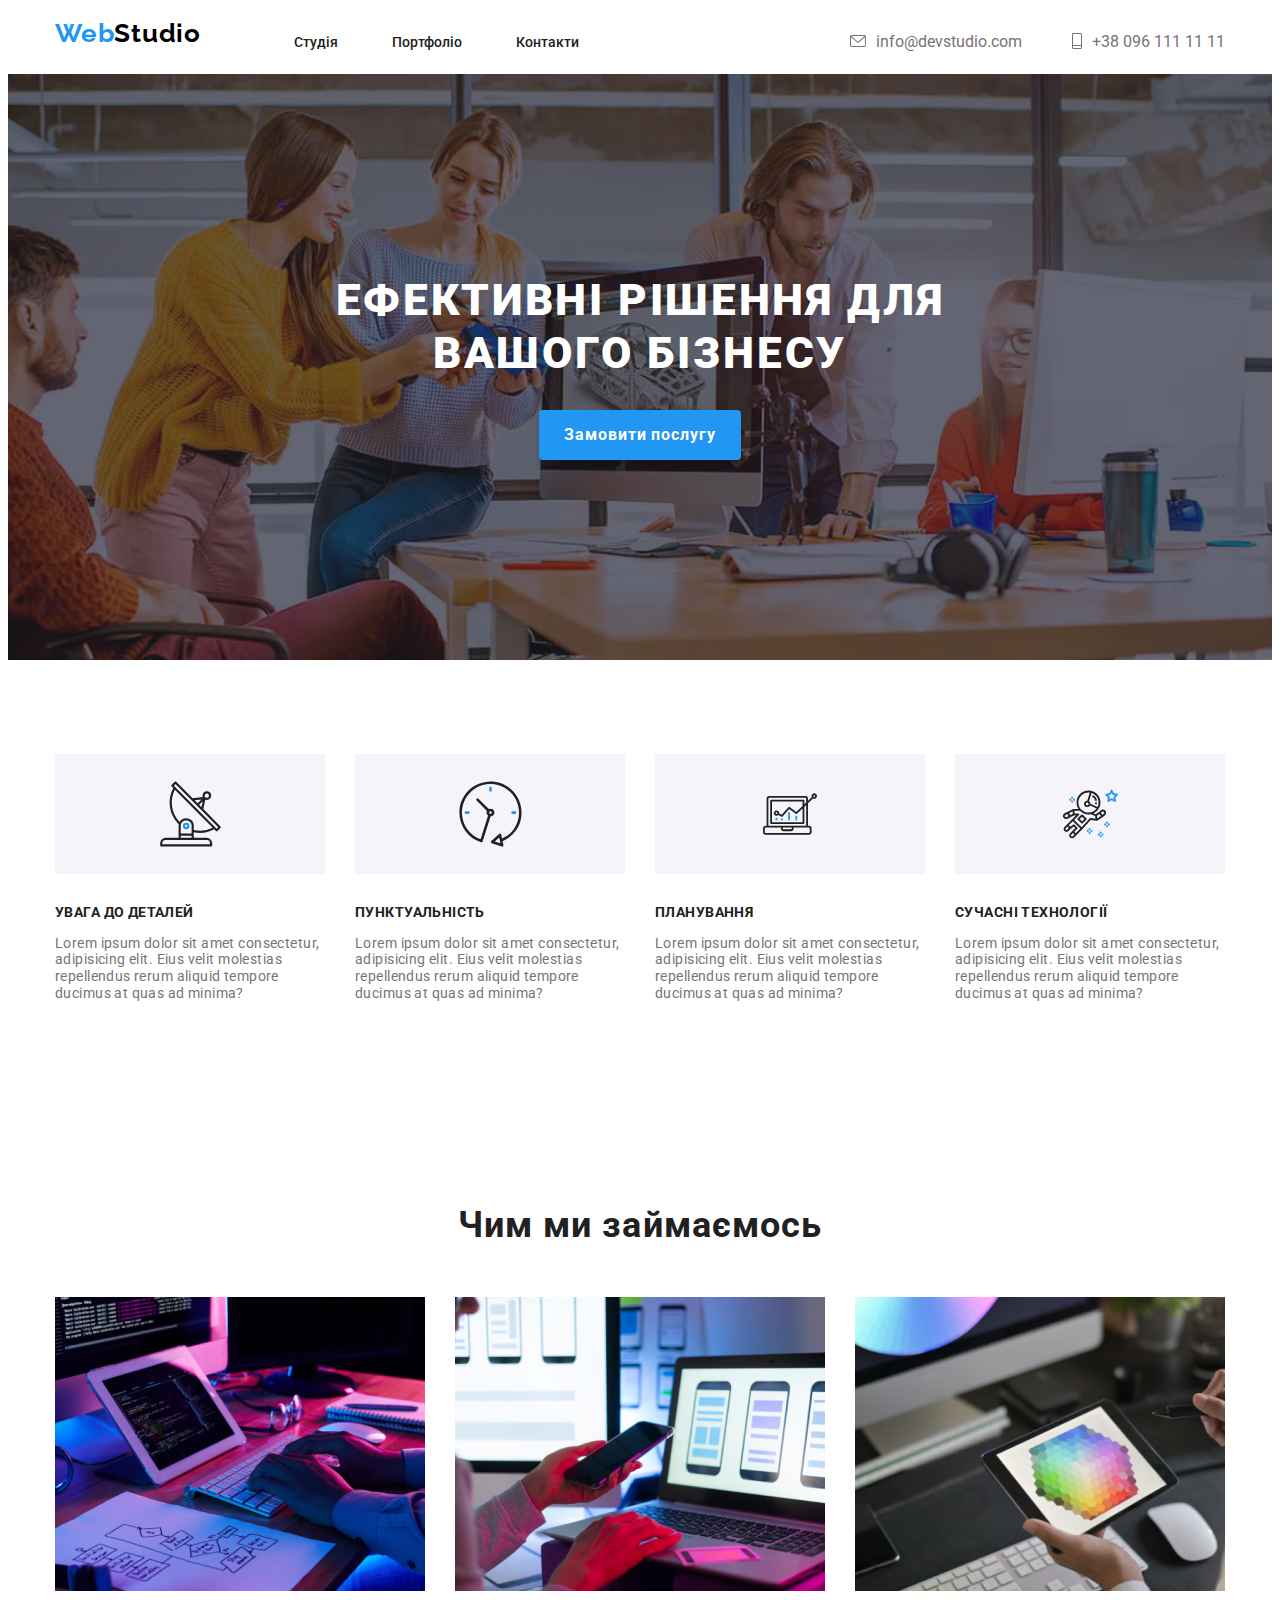
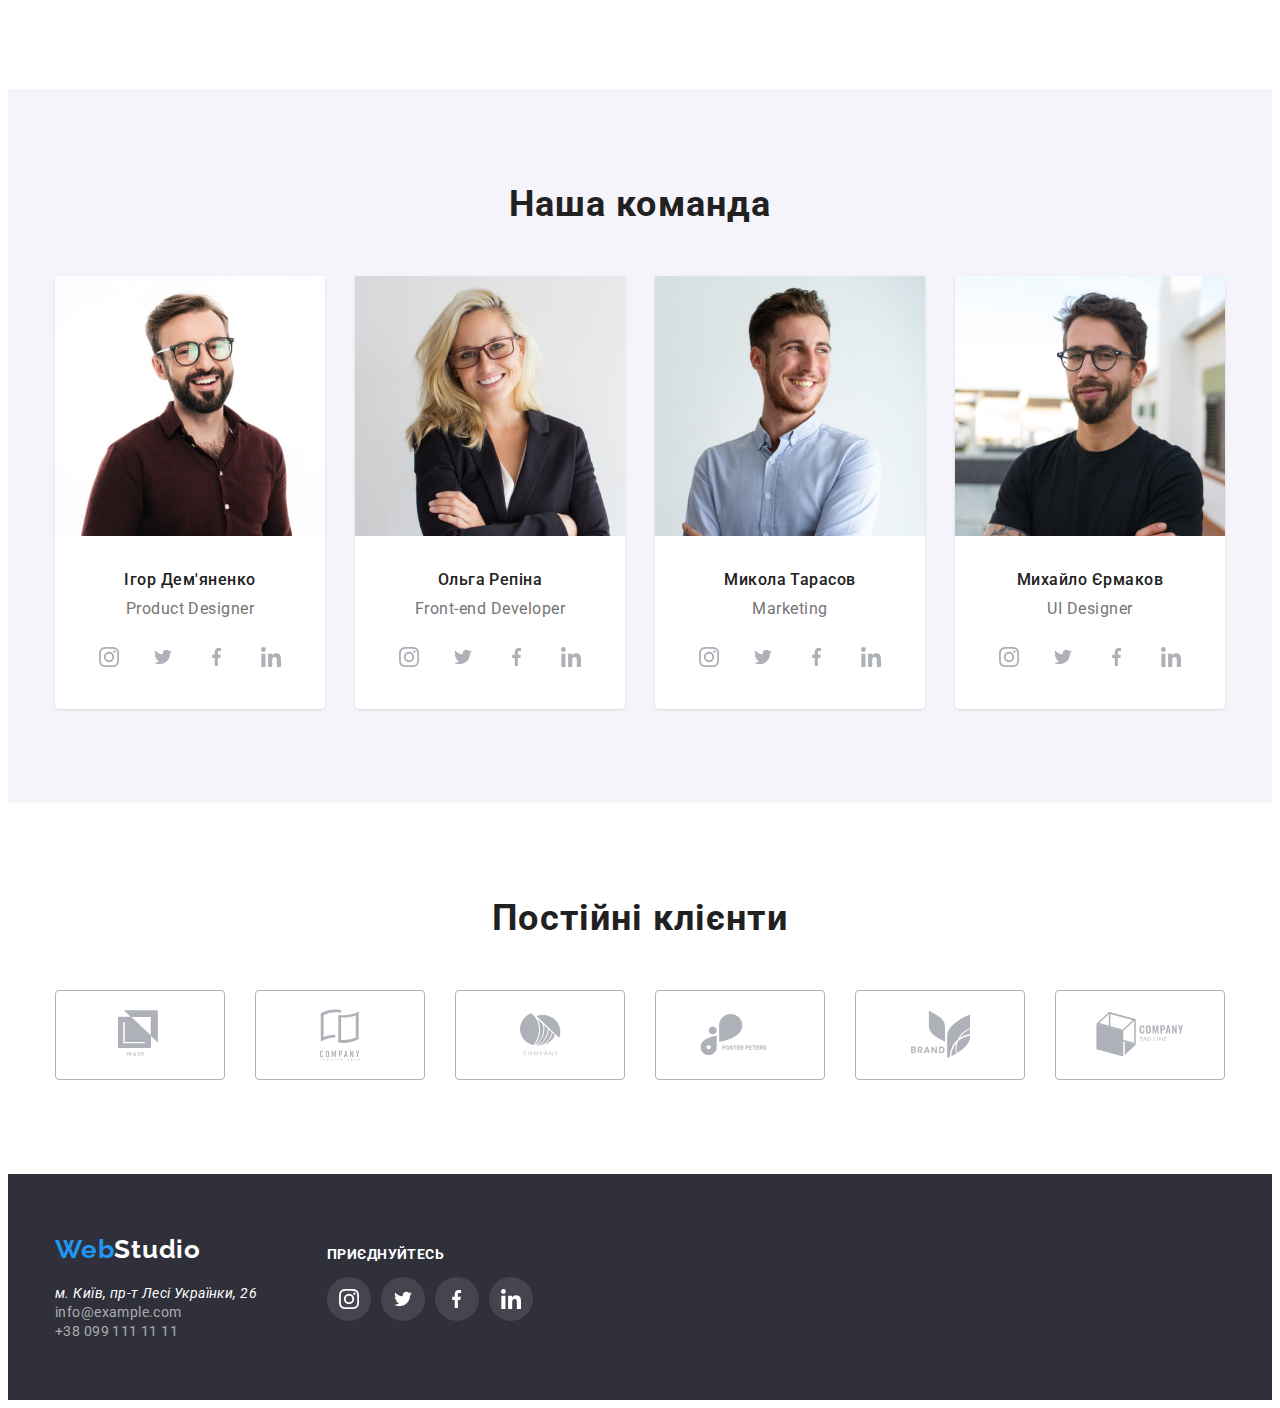
==== index.html @ fb96a98a "add files" ====
<!DOCTYPE html>
<html lang="en">
<head>
    <meta charset="UTF-8">
    <meta http-equiv="X-UA-Compatible" content="IE=edge">
    <meta name="viewport" content="width=device-width, initial-scale=1.0">
    <title>WEB studio</title>
    <link href="https://fonts.googleapis.com/css2?family=Raleway:wght@700&family=Roboto:wght@400;500;700;900&display=swap" rel="stylesheet">
    <link href="https://fonts.googleapis.com/css2?family=Raleway:wght@700&family=Roboto:wght@400;500;700;900&display=swap" rel="stylesheet">
    <link rel="stylesheet" href="style.css">
</head>
<body>
    <!-- Шапка -->
    <header class="page-header">
        <div class="container header-nav">
            <a href="./" class="logo"><span class="logo-span">Web</span>Studio</a>
            <nav class="navigation">
            <ul class="nav-list">
                <li class="list-item"><a href="./" class="nav-link">Студія</a></li>
                <li class="list-item"><a href="./portfolio.html" rel="noopener noreferer" class="nav-link">Портфоліо</a></li>
                <li class="list-item"><a href="" class="nav-link">Контакти</a></li>
            </ul>
        </nav>

        <ul class="link-list">
            <li class="list-link-item">
                <a href="mailto:info@devstudio.com" class="info">
                <svg class="nav-icons" width="16" height="12">
                    <use href="/img/icons.svg#icon-mail"></use>
                </svg>
                info@devstudio.com</a>
            </li>
            <li class="list-link-item">
                <a href="tel:+380961111111" class="info">
                <svg class="nav-icons" width="10" height="16">
                    <use href="/img/icons.svg#icon-phone"></use>
                </svg>
                +38 096 111 11 11</a>
            </li>
        </ul>
    </div>   
    </header>
    <main>
        <!-- Секція -->
        <section class="hero-section">
            <h1 class="hero-title">ЕФЕКТИВНІ РІШЕННЯ ДЛЯ<br> ВАШОГО БІЗНЕСУ</h1>
            <button type="button" class="button">Замовити послугу</button>
        </section>
        <!-- Особливості -->
        <section class="section">
            <div class="container">
                <h2 class="visually-hidden">Особливості</h2>
                <ul class="features">
                    <li class="features-item">
                        <div class="features-icon">
                            <svg class="svg-icon" width="65" height="70">
                                <use href="/img/icons.svg#icon-antenna"></use>
                            </svg>
                        </div>
                        <h3 class="head-title">УВАГА ДО ДЕТАЛЕЙ</h3>
                        <p class="features-description">Lorem ipsum dolor sit amet consectetur, adipisicing elit. Eius velit molestias repellendus rerum aliquid tempore ducimus at quas ad minima?</p>
                    </li>
                    <li class="features-item">
                        <div class="features-icon">
                            <svg class="svg-icon" width="65" height="70">
                                <use href="/img/icons.svg#icon-clock"></use>
                            </svg>
                        </div>
                        <h3 class="head-title">ПУНКТУАЛЬНІСТЬ</h3>
                        <p class="features-description">Lorem ipsum dolor sit amet consectetur, adipisicing elit. Eius velit molestias repellendus rerum aliquid tempore ducimus at quas ad minima?</p>
                    </li>
                    <li class="features-item">
                        <div class="features-icon">
                            <svg class="svg-icon" width="70" height="54">
                                <use href="/img/icons.svg#icon-diagram"></use>
                            </svg>
                        </div>
                        <h3 class="head-title">ПЛАНУВАННЯ</h3>
                        <p class="features-description">Lorem ipsum dolor sit amet consectetur, adipisicing elit. Eius velit molestias repellendus rerum aliquid tempore ducimus at quas ad minima?</p>
                    </li>
                    <li class="features-item">
                        <div class="features-icon">
                            <svg class="svg-icon" width="55" height="60">
                                <use href="/img/icons.svg#icon-astronaut"></use>
                            </svg>
                        </div>
                        <h3 class="head-title">СУЧАСНІ ТЕХНОЛОГІЇ</h3>
                        <p class="features-description">Lorem ipsum dolor sit amet consectetur, adipisicing elit. Eius velit molestias repellendus rerum aliquid tempore ducimus at quas ad minima?</p>
                    </li>
                </ul>
            </div>
        </section>
        <!-- Чим ми займаємося -->
        <section class="section">
            <div class="container">
                <H2 class="h2-title">Чим ми займаємось</H2>
                <ul class="images">
                    <li class="image_li"><img src="img/img1.jpg" alt="image." class="image"></li>
                    <li class="image_li"><img src="img/img2.jpg" alt="image." class="image"></li>
                    <li class="image_li"><img src="img/img3.jpg" alt="image." class="image"></li>
                </ul>
            </div>
        </section>
        <!-- Наша команда -->
        <section class="team section">
            <div class="container our_team">
                <h2 class="h2-title">Наша команда</h2>
                <ul class="people">
                    <li class="team_card">
                        <img src="img/man1.jpg" alt="man" class="team-img">
                        <p class="names">Ігор Дем'яненко</p>
                        <p class="description">Product Designer</p>
                        <ul class="social-network-list">
                            <li class="social-li"><a class="social-link" href=""><svg class="social-icon" width="20" height="20"><use href="./img/icons.svg#icon-instagram"></use></svg></a></li>
                            <li class="social-li"><a class="social-link" href=""><svg class="social-icon" width="20" height="16"><use href="./img/icons.svg#icon-twitter"></use></svg></a></li>
                            <li class="social-li"><a class="social-link" href=""><svg class="social-icon" width="10" height="20"><use href="./img/icons.svg#icon-facebook"></use></svg></a></li>
                            <li class="social-li"><a class="social-link" href=""><svg class="social-icon" width="20" height="20"><use href="./img/icons.svg#icon-linkedin"></use></svg></a></li>
                        </ul>
                    </li>
                    <li class="team_card">
                        <img src="img/woman.jpg" alt="woman" class="team-img">
                        <p class="names">Ольга Репіна</p>
                        <p class="description">Front-end Developer</p>
                        <ul class="social-network-list">
                            <li class="social-li"><a class="social-link" href=""><svg class="social-icon" width="20" height="20"><use href="./img/icons.svg#icon-instagram"></use></svg></a></li>
                            <li class="social-li"><a class="social-link" href=""><svg class="social-icon" width="20" height="16"><use href="./img/icons.svg#icon-twitter"></use></svg></a></li>
                            <li class="social-li"><a class="social-link" href=""><svg class="social-icon" width="10" height="20"><use href="./img/icons.svg#icon-facebook"></use></svg></a></li>
                            <li class="social-li"><a class="social-link" href=""><svg class="social-icon" width="20" height="20"><use href="./img/icons.svg#icon-linkedin"></use></svg></a></li>
                        </ul>
                    </li>
                    <li class="team_card">
                        <img src="img/man2.jpg" alt="man" class="team-img">
                        <p class="names">Микола Тарасов</p>
                        <p class="description">Marketing</p>
                        <ul class="social-network-list">
                            <li class="social-li"><a class="social-link" href=""><svg class="social-icon" width="20" height="20"><use href="./img/icons.svg#icon-instagram"></use></svg></a></li>
                            <li class="social-li"><a class="social-link" href=""><svg class="social-icon" width="20" height="16"><use href="./img/icons.svg#icon-twitter"></use></svg></a></li>
                            <li class="social-li"><a class="social-link" href=""><svg class="social-icon" width="10" height="20"><use href="./img/icons.svg#icon-facebook"></use></svg></a></li>
                            <li class="social-li"><a class="social-link" href=""><svg class="social-icon" width="20" height="20"><use href="./img/icons.svg#icon-linkedin"></use></svg></a></li>
                        </ul>
                    </li>
                    <li class="team_card">
                        <img src="img/man3.jpg" alt="man" class="team-img">
                        <p class="names">Михайло Єрмаков</p>
                        <p class="description">UI Designer</p>
                        <ul class="social-network-list">
                            <li class="social-li"><a class="social-link" href=""><svg class="social-icon" width="20" height="20"><use href="./img/icons.svg#icon-instagram"></use></svg></a></li>
                            <li class="social-li"><a class="social-link" href=""><svg class="social-icon" width="20" height="16"><use href="./img/icons.svg#icon-twitter"></use></svg></a></li>
                            <li class="social-li"><a class="social-link" href=""><svg class="social-icon" width="10" height="20"><use href="./img/icons.svg#icon-facebook"></use></svg></a></li>
                            <li class="social-li"><a class="social-link" href=""><svg class="social-icon" width="20" height="20"><use href="./img/icons.svg#icon-linkedin"></use></svg></a></li>
                        </ul>
                    </li>
                </ul>
            </div>
        </section>
        <!-- Клієнти -->
        <section class="section section-klient">
            <div class="container">
                <h2 class="h2-title">Постійні клієнти</h2>
                <ul class="klientu">
                    <li class="klient-li"><a class="klient-a" href=""><svg class="klient-icon" width="44" height="49"><use href="./img/icons.svg#icon-logo-1"></use></svg></a></li>
                    <li class="klient-li"><a class="klient-a" href=""><svg class="klient-icon" width="40" height="52"><use href="./img/icons.svg#icon-logo-2"></use></svg></a></li>
                    <li class="klient-li"><a class="klient-a" href=""><svg class="klient-icon" width="41" height="43"><use href="./img/icons.svg#icon-logo-3"></use></svg></a></li>
                    <li class="klient-li"><a class="klient-a" href=""><svg class="klient-icon" width="80" height="42"><use href="./img/icons.svg#icon-logo-4"></use></svg></a></li>
                    <li class="klient-li"><a class="klient-a" href=""><svg class="klient-icon" width="59" height="47"><use href="./img/icons.svg#icon-logo-5"></use></svg></a></li>
                    <li class="klient-li"><a class="klient-a" href=""><svg class="klient-icon" width="88" height="45"><use href="./img/icons.svg#icon-logo-6"></use></svg></a></li>
                </ul>
            </div>
            
        </section>
    </main>
    <!-- Підвал -->
    <footer class="footer">
        <div class="container footer_div">
            <div>
                <a href="" class="logofooter"><span class="logo-span">Web</span>Studio</a>
                <address class="address">м. Київ, пр-т Лесі Українки, 26</address>
                <ul>
                    <li><a href="mailto:info@example.com" class="footer-link">info@example.com</a></li>
                    <li><a href="tel:+380961111111" class="footer-link">+38 099 111 11 11</a></li>
                </ul>
            </div>
            
            <div class="join">
                <h3>ПРИЄДНУЙТЕСЬ</h3>
                <ul class="footer-icons">
                    <li class="social-li"><a class="footer-social-link" href=""><svg class="footer-icon" width="20" height="20"><use href="./img/icons.svg#icon-instagram"></use></svg></a></li>
                    <li class="social-li"><a class="footer-social-link" href=""><svg class="footer-icon" width="20" height="16"><use href="./img/icons.svg#icon-twitter"></use></svg></a></li>
                    <li class="social-li"><a class="footer-social-link" href=""><svg class="footer-icon" width="10" height="20"><use href="./img/icons.svg#icon-facebook"></use></svg></a></li>
                    <li class="social-li"><a class="footer-social-link" href=""><svg class="footer-icon" width="20" height="20"><use href="./img/icons.svg#icon-linkedin"></use></svg></a></li>
                </ul>
            </div>
        </div>
    </footer>
</body>
</html>
---- style.css ----
html{
    box-sizing: border-box;
}

*,
*::before,
*::after{
    box-sizing: inherit;
}

:root{
    --primary-color: #212121;
    --text-color: #757575;
    --secondary-color: #FFFFFF;
    --secondary-link-color: rgba(255, 255, 255, 0.6);
    --accent-color: #2196F3;
    --grey: #F5F4FA;
    --svg: #AFB1B8;
}

/* header */

.logo{
    color: #000000;
    font-family: Raleway, sans-serif;
    font-weight: 700;
    font-size: 26px;
    line-height: 1.2;
    letter-spacing: 0.03em;
    margin-top: 10px;
    margin-bottom: 25px;

}
.logo-span,
.nav-link:hover,
.nav-link:focus,
.info:hover,
.info:focus
{
    color: var(--accent-color);
}

.nav-link{
    color: var(--primary-color);
    font-family: Roboto, sans-serif;
    font-weight: 500;
    font-size: 14px;
    line-height: 1.2;
    
}

.list-item{
    color: var(--text-color) ;
    margin-right: 54px;

}

.list-item:last-child{
    margin-right: 0;
}

/* Hero-section */

.hero-section{
    background-color: #2F303A;
    padding-bottom: 200px;
    padding-top: 200px;
    text-align: center;
    background-image: linear-gradient(
        to right,
        rgba(47, 48, 58, 0.4),
        rgba(47, 48, 58, 0.4)
    ),
    url(./img/background.jpg);
    background-position: center;
    background-size: cover;
    background-repeat: no-repeat;
}

.hero-title{
    color: var(--secondary-color);
    font-family: Roboto, sans-serif;
    font-weight: 900;
    font-size: 44px;
    line-height: 1.2;
    margin-right: auto;
    margin-left: auto;
    margin-bottom: 30px;
    letter-spacing: 0.06em;
}

.nav-list{
    list-style: none;
    display: flex;
    margin-left: 93px;
}

.head-title{
    color: var(--primary-color);
    font-family: Roboto, sans-serif;
    font-weight: 700;
    font-size: 14px;
    line-height: 1.2;
    letter-spacing: 0.03em;
}

.names{
    color: var(--primary-color);
    font-family: Roboto, sans-serif;
    font-weight: 500;
    font-size: 16px;
    line-height: 1.2;
    letter-spacing: 0.03em;
    margin-bottom: 10px;
}

.items-descritption{
    color: var(--primary-color);
    font-family: Roboto, sans-serif;
    font-weight: 700;
    font-size: 18px;
    line-height: 1.2px;
    letter-spacing: 0.06em;
    margin-top: 20px;
}

.h2-title{
    color: var(--primary-color);
    font-family: Roboto, sans-serif;
    font-weight: 700;
    font-size: 36px;
    line-height: 1.2;
    text-align: center;
    letter-spacing: 0.03em;
    margin-bottom: 50px;
    }

.description{
    color: var(--text-color);
    font-family: Roboto, sans-serif;
    font-weight: 400;
    font-size: 16px;
    line-height: 1.2;
    letter-spacing: 0.03em;
    margin-bottom: 16px;
}

.features-description{
    color: var(--text-color);
    font-family: Roboto, sans-serif;
    font-weight: 400;
    font-weight: 400;
    font-size: 14px;
    line-height: 1.2;
    letter-spacing: 0.03em;
}

.address{
    color: var(--secondary-color);
    font-family: Roboto, sans-serif;
    font-weight: 400;
    font-size: 14px;
    line-height: 1.2;
    margin-top: 20px;
    letter-spacing: 0.03em;
}

.footer{
    background-color: #2F303A;
    padding-top: 60px;
    padding-bottom: 60px;
}

.footer_div{
    display: flex;
}

.footer_port{
    background-color: #2F303A;
    padding-top: 60px;
    padding-bottom: 60px;
    margin-top: 94px;
}

.footer-link{
    color: var(--secondary-link-color);
    font-family: Roboto, sans-serif;
    font-weight: 400;
    font-size: 14px;
    line-height: 1.2;
    margin-top: 9px;
    letter-spacing: 0.03em;
}

.button{
    background-color: var(--accent-color);
    color: var(--secondary-color);
    font-family: Roboto, sans-serif;
    font-weight: 700;
    font-size: 16px;
    line-height: 1.2;
    text-align: center;
    border: none;
    border-radius: 4px;
    min-width: 200px;
    height: 50px;
    display: inline-block;
    padding: 10px 25px;
    box-shadow: 0px 4px 4px rgb(0 0 0 / 15%);
    letter-spacing: 0.06em;
}

body{
    color: var(--text-color);
    background-color: #FFFFFF;
    font-family: roboto, sans-serif;
}

a{
    text-decoration: none;
}

ul{
    list-style: none;
    margin: 0;
    padding: 0;
}

.logofooter{
    color: var(--secondary-color);
    font-family: Raleway, sans-serif;
    font-weight: 700;
    font-size: 26px;
    line-height: 1.2;
    letter-spacing: 0.03em;
}

.team{
    background-color: #F5F4FA;
}

.container{
    width: 1200px;
    margin-right: auto;
    margin-left: auto;
    padding-left: 15px;
    padding-right: 15px;
    margin-top: 0px;
}

h1,
h2,
h3,
p,
ul{
    margin-top: 0;
}

.section{
    padding-top: 94px;
    padding-bottom: 94px;
    margin-top: 0;
    margin-bottom: 0;
}

.header-nav, 
.link-list
{
    display: flex;
    align-items: center;
    justify-content: flex-start;
}

.nav-list{
    display: flex;
}

.link-list li + li{
    margin-left: 50px;
}

.link-list{
    margin-left: auto;
}

.header-nav{
    margin-bottom: 0;

}

.features{
    display: flex;
    justify-content: space-between;
}

.features-item{
    width: 270px;
}

.images{
    display: flex;
    justify-content: center;
}



.visually-hidden {
    position: absolute;
    width: 1px;
    height: 1px;
    border: 0;
    margin: -1px;
    padding: 0;
    clip: rect(0 0 0 0);
    overflow: hidden;
  } 

.image{
    width: 370px;
}

.image_li:not(:last-child){
    margin-right: 30px;
}

.people{
    display: flex;
}

.team_card{
    background-color: #FFFFFF;
    box-shadow: 0px 2px 1px 0px #00000033;
    box-shadow: 0px 1px 1px 0px #00000024;
    box-shadow: 0px 1px 3px 0px #0000001F;
    text-align: center;
    border-radius: 0px 0px 4px 4px;
    width: 270px;
    padding-bottom: 30px;
}

.team_card:not(:last-child){
    margin-right: 30px;
}

.team-img{
    width: 270px;
    height: 260px;
    margin-bottom: 30px;
}

.line{
position: absolute;
width: 100%;
height: 0px;
left: 0px;
top: 70px;
border: 0.5px solid #ECECEC;
}

.filter{
    display: flex;
    justify-content: center;
}

.filt_div{
    display: flex;
    justify-content: center;
    margin-top: 94px;
}

.portfolio_image{
    width: 320px;
}

.portfolio-description{
    color: var(--text-color);
    font-family: Roboto, sans-serif;
    font-weight: 400;
    font-size: 16px;
    line-height: 1.2;
    letter-spacing: 0.03em;
    margin-bottom: 20px;
}

.portfolio_li{
    border: 1px solid #EEEEEE;
    width: 320px;
    margin-bottom: 30px;
}

.examples{
    display: flex;
    flex-wrap: wrap;
    justify-content: space-evenly;
}

.link-text:hover,
.link-text:focus
{
    background-color: var(--accent-color);
    color: var(--secondary-color);
}

.link-text{
    color: var(--primary-color);
    font-family: Roboto, sans-serif;
    font-weight: 500;
    font-size: 16px;
    line-height: 1.2;
    letter-spacing: 0.03em;
    display: inline-block;
    border-radius: 4px;
    padding: 6px 25px;
    background-color: #F5F4FA;
    margin-bottom: 50px;
    min-width: 73px;
}

.li-button:not(:last-child){
    margin-right: 8px;
}

.features-icon{
    background-color: var(--grey);
    width: 270px;
    height: 120px;
    display: flex;
    justify-content: center;
    align-items: center;
    margin-bottom: 30px;
}

.info{
    display: flex;
    align-items: center;
    color: var(--text-color);
}

.nav-icons{
    margin-right: 10px;
    fill: currentColor;
}

.link-list .info:hover,
.link-list .info:focus
{
    fill: var(--accent-color);
}

.social-network-list{
    display: flex;
    justify-content: center;
}

.social-li:not(:last-child){
    margin-right: 10px;
}

.klientu{
    display: flex;
}

.klient-a{
    width: 170px;
    height: 90px;
    border: 1px solid var(--svg);
    border-radius: 4px;
    display: flex;
    justify-content: center;
    align-items: center;
    fill: var(--svg);
}

.klient-a:hover
{
    fill: var(--accent-color);
    border: 1px solid var(--accent-color);
}

.klient-li:not(:last-child){
    margin-right: 30px;
}

.social-link{
    display: inline-flex;
    align-items: center;
    justify-content: center;
    width: 44px;
    height: 44px;
    border-radius: 50%;
}

.social-link:hover,
.social-link:focus
{
    fill: var(--secondary-color);
    background-color: var(--accent-color);
}

.social-link{
    fill: var(--svg);
}

.footer-icons{
    display: flex;
}

.join{
    margin-left: 70px;
    margin-top: 12px;
}

.join h3{
    font-family: Roboto, sans-serif;
    font-weight: 700;
    font-size: 14px;
    line-height: 1.2;
    letter-spacing: 0.03em;
    color: var(--secondary-color);
}

.footer-icon{
    fill: var(--secondary-color);
}

.footer-social-link{
    display: inline-flex;
    align-items: center;
    justify-content: center;
    width: 44px;
    height: 44px;
    border-radius: 50%;
    background-color: rgba(255, 255, 255, 0.1);;
}

.footer-social-link:hover{
    background-color: var(--accent-color);
}
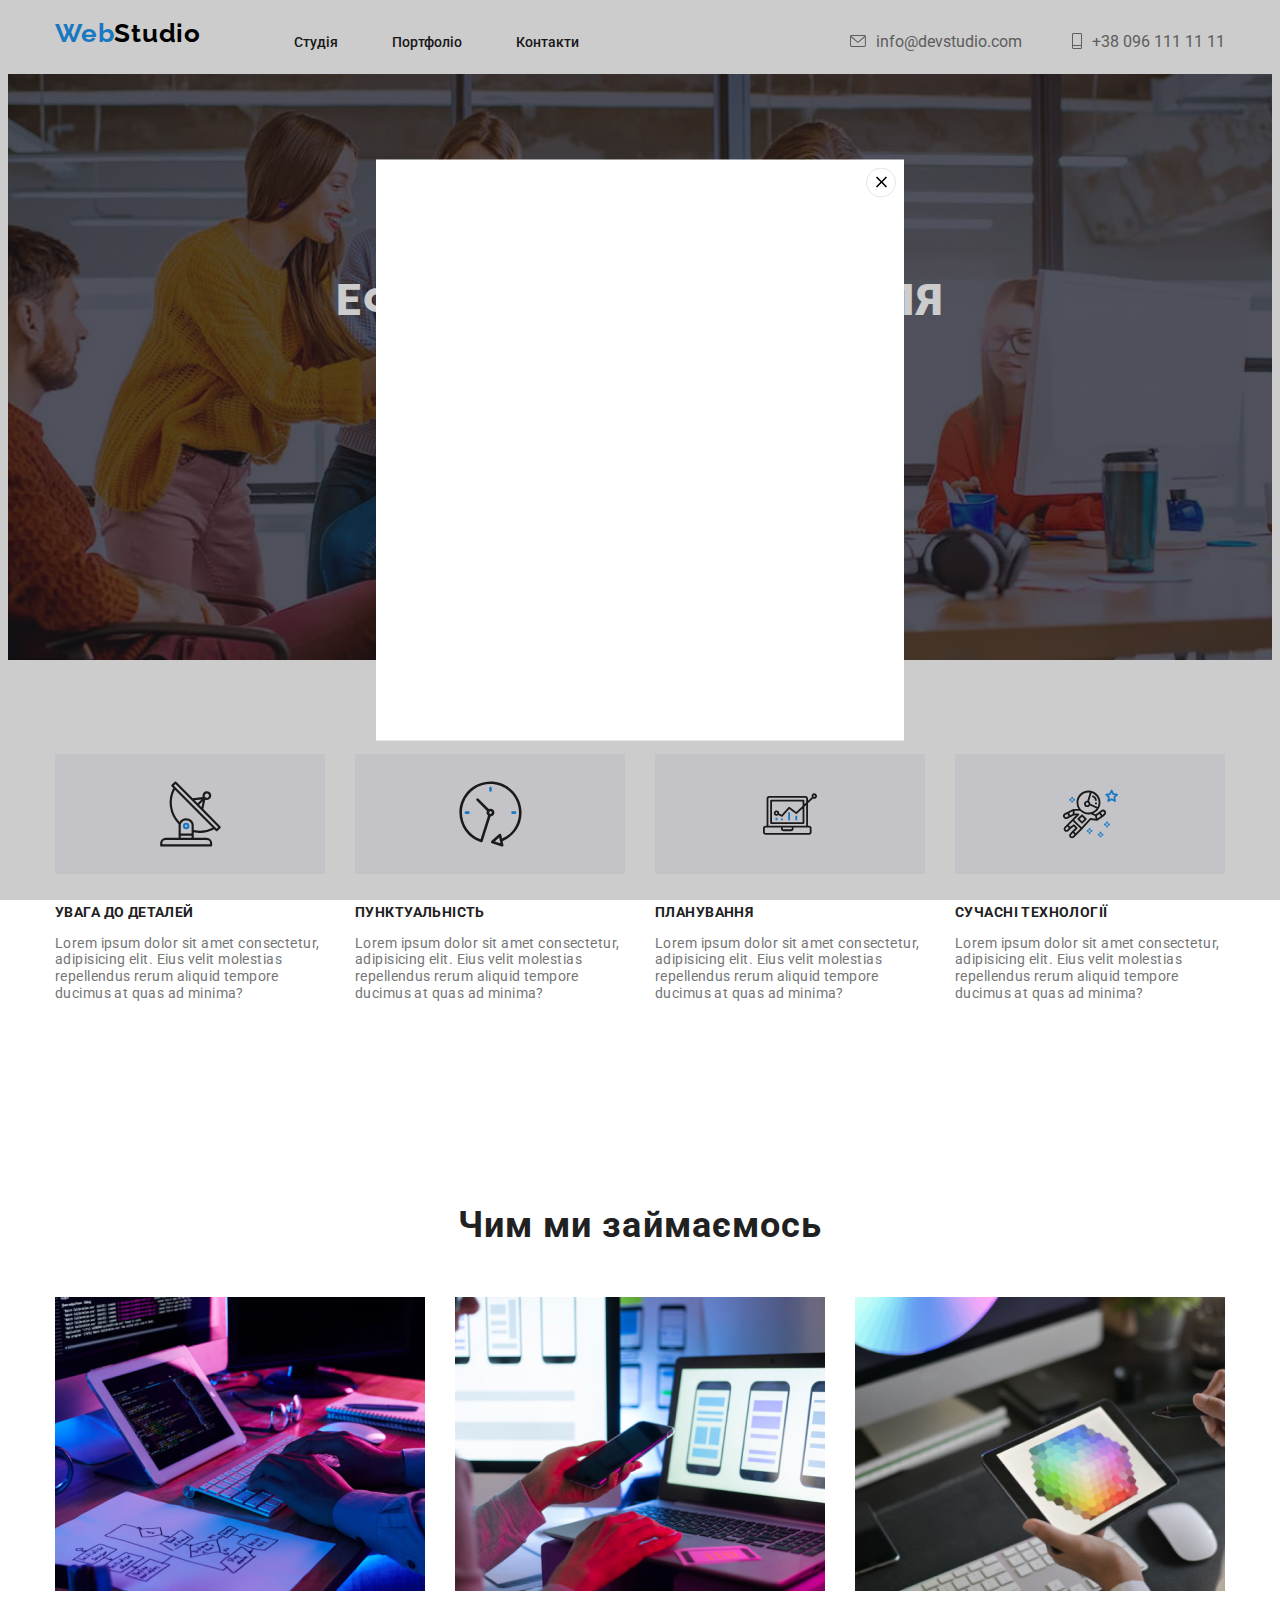
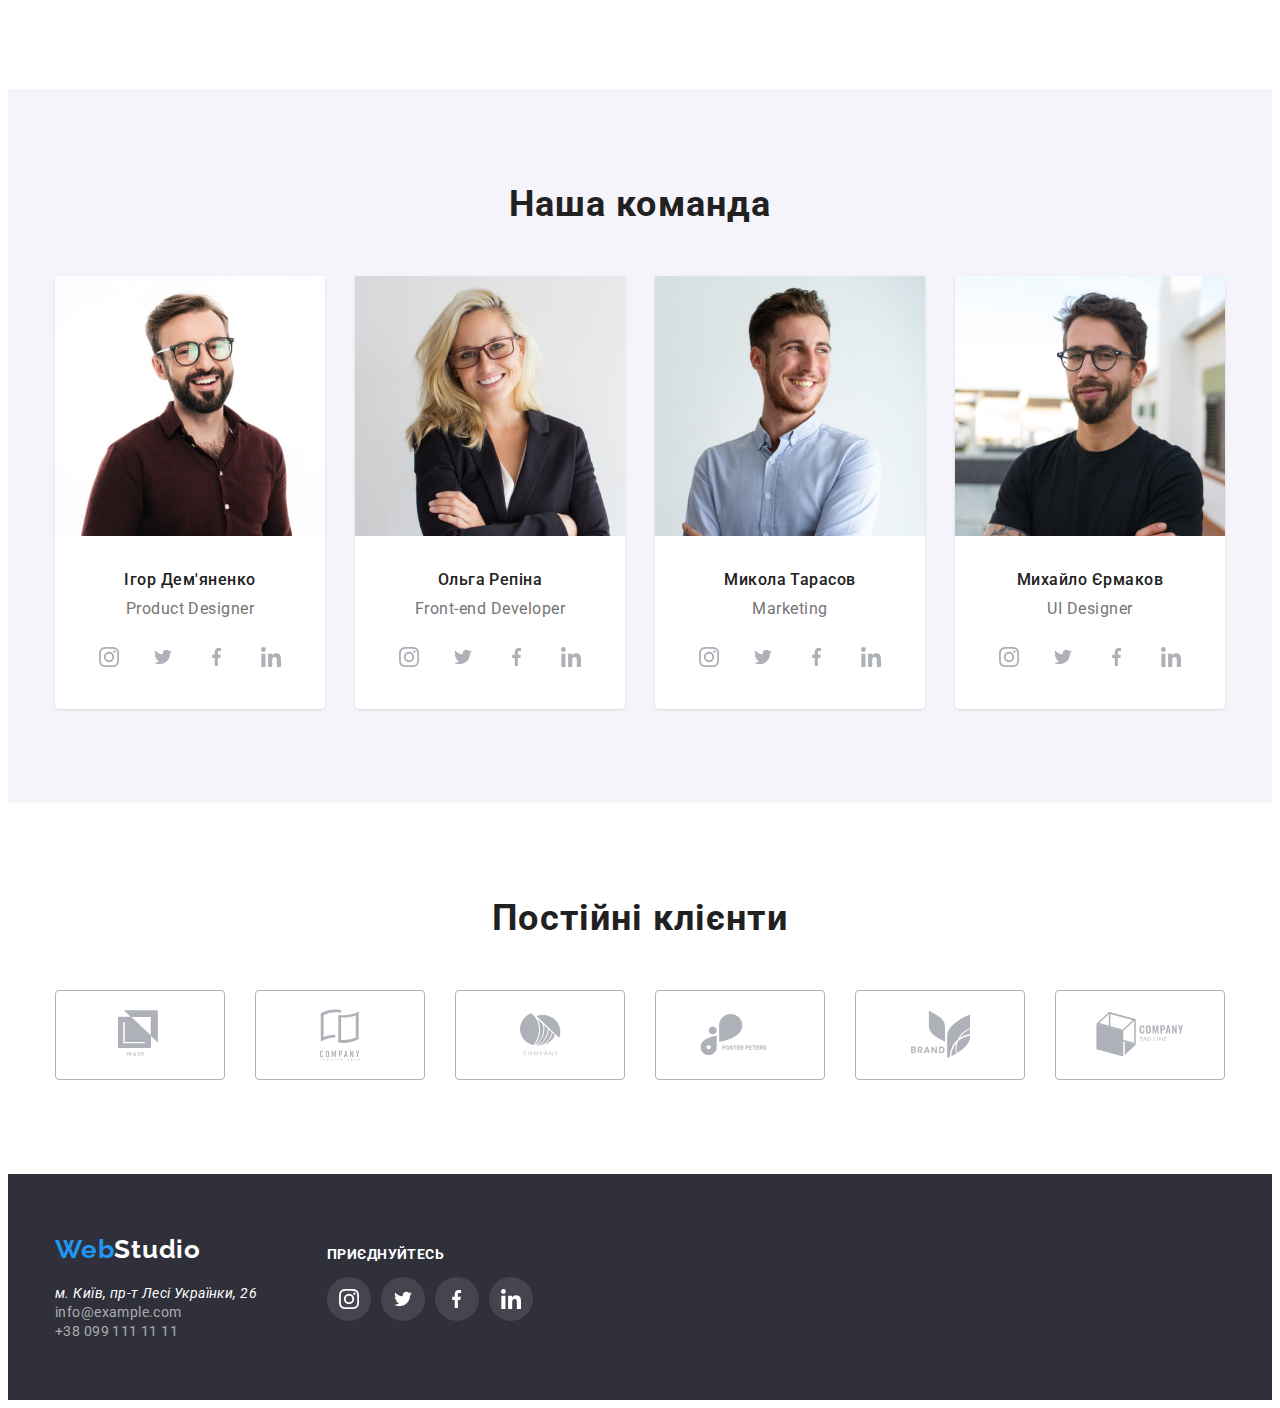
==== commit 8b6b4d15: "add modal" ====
--- a/index.html
+++ b/index.html
@@ -41,10 +41,16 @@
     </div>   
     </header>
     <main>
-        <!-- Секція -->
+        <!-- Секція герой -->
         <section class="hero-section">
             <h1 class="hero-title">ЕФЕКТИВНІ РІШЕННЯ ДЛЯ<br> ВАШОГО БІЗНЕСУ</h1>
             <button type="button" class="button">Замовити послугу</button>
+            <!-- Модальне вікно -->
+            <div class="backdrop">
+                <div class="modal">
+                    <button type="button" class="modal-button"></button>
+                </div>
+            </div>
         </section>
         <!-- Особливості -->
         <section class="section">
--- a/style.css
+++ b/style.css
@@ -89,6 +89,38 @@
     letter-spacing: 0.06em;
 }
 
+/* Модальне вікно */
+
+.backdrop{
+    position: fixed;
+    top: 0;
+    left: 0;
+    width: 100%;
+    height: 100%;
+    background-color: rgba(0, 0, 0, 0.2);
+}
+
+.modal{
+    position: absolute;
+    top: 50%;
+    left: 50%;
+    width: 528px;
+    height: 581px;
+    background-color: var(--secondary-color);
+    transform: translate(-50%, -50%);
+}
+
+.modal-button{
+    position: absolute;
+    background-image: url(./img/close.svg);
+    width: 30px;
+    height: 30px;
+    top: 8px;
+    right: 8px;
+    border: none;
+    background-color: var(--secondary-color);
+}
+
 .nav-list{
     list-style: none;
     display: flex;
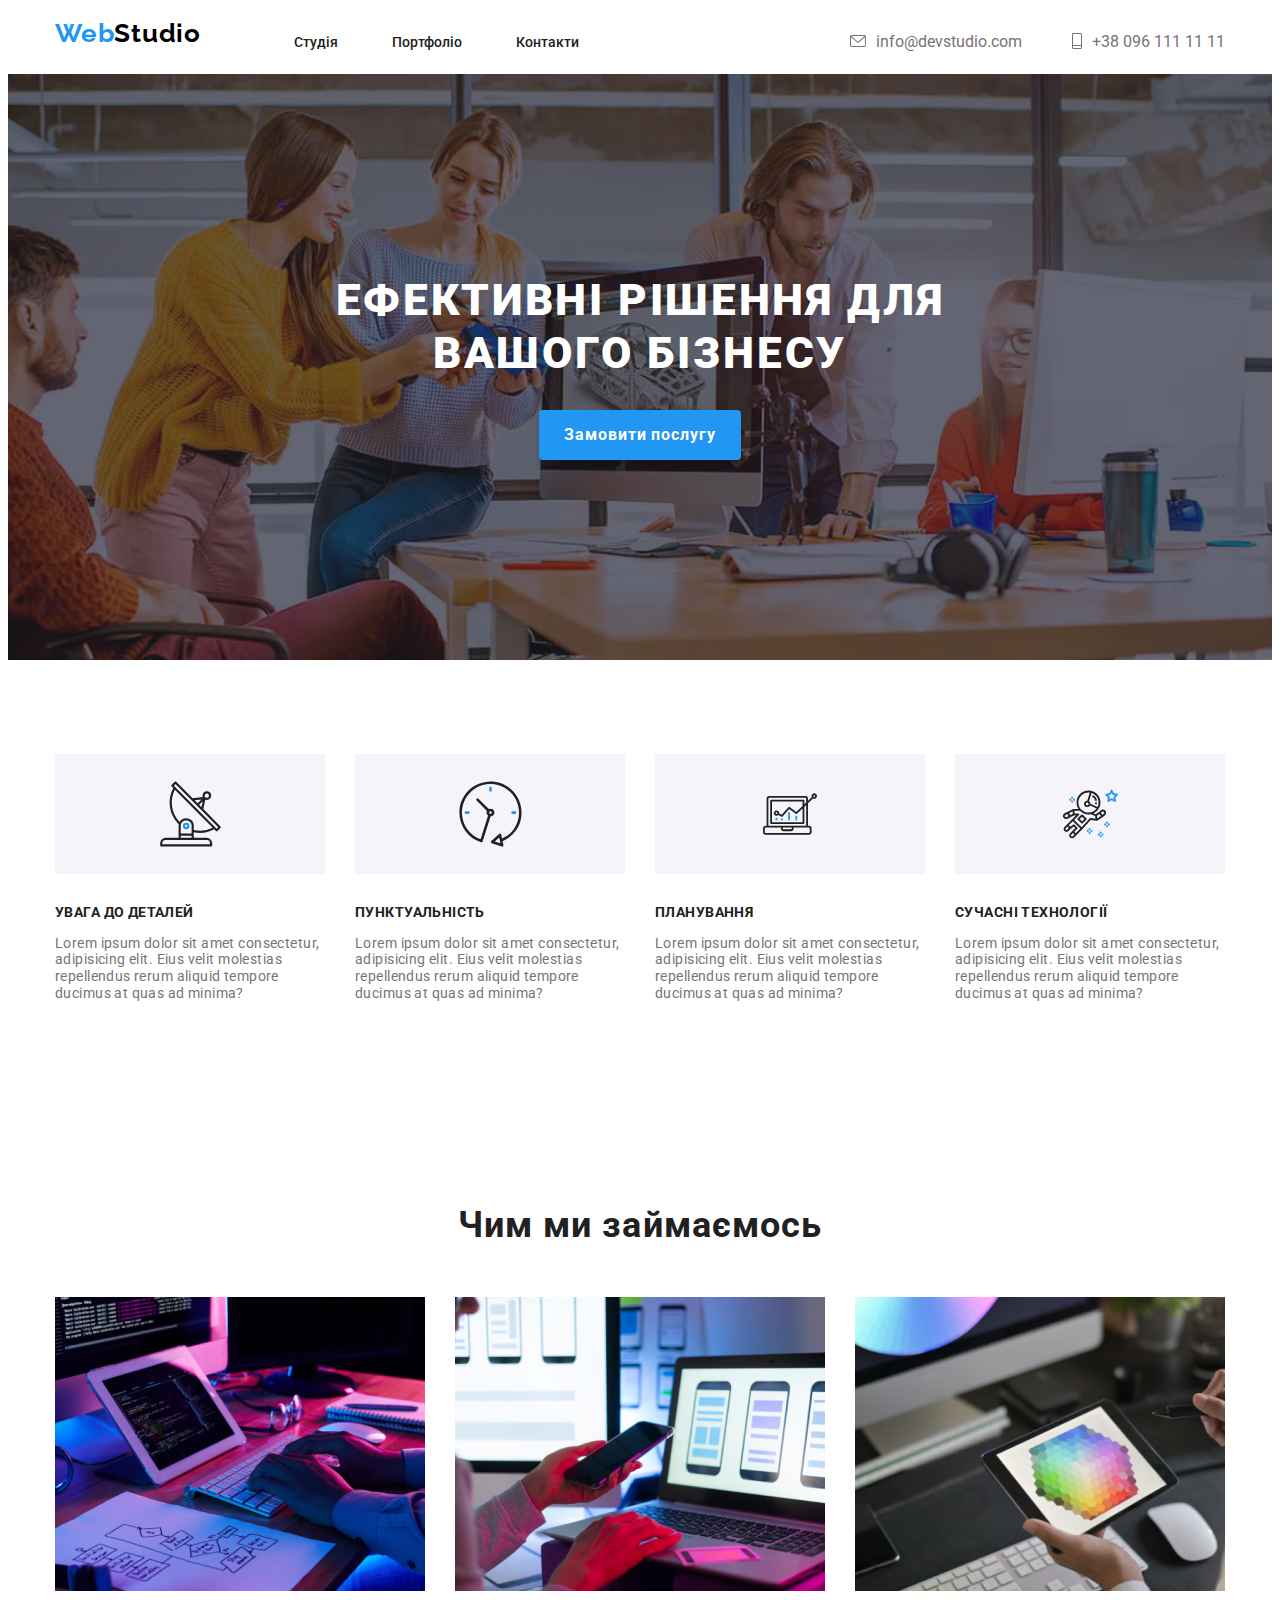
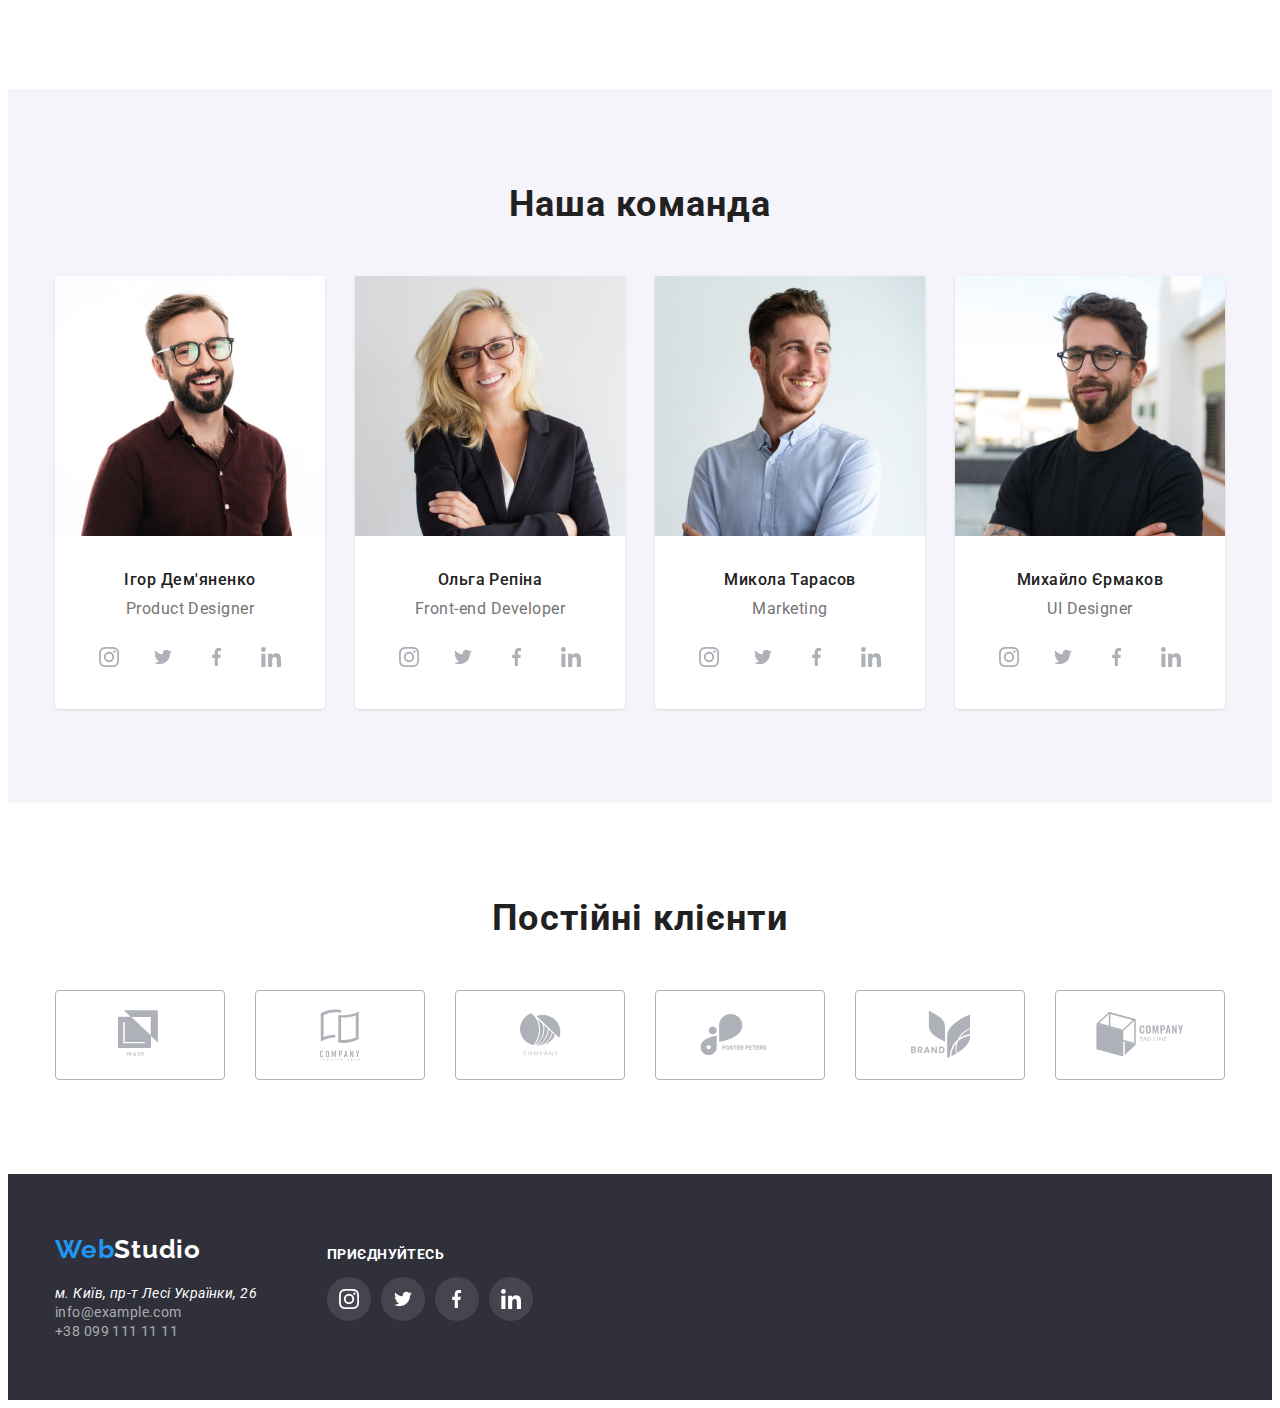
==== commit cdd26263: "add hover for cards" ====
--- a/index.html
+++ b/index.html
@@ -46,11 +46,11 @@
             <h1 class="hero-title">ЕФЕКТИВНІ РІШЕННЯ ДЛЯ<br> ВАШОГО БІЗНЕСУ</h1>
             <button type="button" class="button">Замовити послугу</button>
             <!-- Модальне вікно -->
-            <div class="backdrop">
+            <!-- <div class="backdrop">
                 <div class="modal">
                     <button type="button" class="modal-button"></button>
                 </div>
-            </div>
+            </div> -->
         </section>
         <!-- Особливості -->
         <section class="section">
@@ -163,13 +163,13 @@
         <section class="section section-klient">
             <div class="container">
                 <h2 class="h2-title">Постійні клієнти</h2>
-                <ul class="klientu">
-                    <li class="klient-li"><a class="klient-a" href=""><svg class="klient-icon" width="44" height="49"><use href="./img/icons.svg#icon-logo-1"></use></svg></a></li>
-                    <li class="klient-li"><a class="klient-a" href=""><svg class="klient-icon" width="40" height="52"><use href="./img/icons.svg#icon-logo-2"></use></svg></a></li>
-                    <li class="klient-li"><a class="klient-a" href=""><svg class="klient-icon" width="41" height="43"><use href="./img/icons.svg#icon-logo-3"></use></svg></a></li>
-                    <li class="klient-li"><a class="klient-a" href=""><svg class="klient-icon" width="80" height="42"><use href="./img/icons.svg#icon-logo-4"></use></svg></a></li>
-                    <li class="klient-li"><a class="klient-a" href=""><svg class="klient-icon" width="59" height="47"><use href="./img/icons.svg#icon-logo-5"></use></svg></a></li>
-                    <li class="klient-li"><a class="klient-a" href=""><svg class="klient-icon" width="88" height="45"><use href="./img/icons.svg#icon-logo-6"></use></svg></a></li>
+                <ul class="customers-list">
+                    <li class="customer-li"><a class="customer-a" href=""><svg class="customer-icon" width="44" height="49"><use href="./img/icons.svg#icon-logo-1"></use></svg></a></li>
+                    <li class="customer-li"><a class="customer-a" href=""><svg class="customer-icon" width="40" height="52"><use href="./img/icons.svg#icon-logo-2"></use></svg></a></li>
+                    <li class="customer-li"><a class="customer-a" href=""><svg class="customer-icon" width="41" height="43"><use href="./img/icons.svg#icon-logo-3"></use></svg></a></li>
+                    <li class="customer-li"><a class="customer-a" href=""><svg class="customer-icon" width="80" height="42"><use href="./img/icons.svg#icon-logo-4"></use></svg></a></li>
+                    <li class="customer-li"><a class="customer-a" href=""><svg class="customer-icon" width="59" height="47"><use href="./img/icons.svg#icon-logo-5"></use></svg></a></li>
+                    <li class="customer-li"><a class="customer-a" href=""><svg class="customer-icon" width="88" height="45"><use href="./img/icons.svg#icon-logo-6"></use></svg></a></li>
                 </ul>
             </div>
             
@@ -198,5 +198,22 @@
             </div>
         </div>
     </footer>
+
+    <script>
+        (() => {
+    const refs = {
+        openModalBtn: document.querySelector("[data-modal-open]"),
+        closeModalBtn: document.querySelector("[data-modal-close]"),
+        modal: document.querySelector("[data-modal]"),
+    };
+
+    refs.openModalBtn.addEventListener('click', toggleModal);
+    refs.closeModalBtn.addEventListener('click', toggleModal);
+
+    function toggleModal() {
+        refs.modal.classList.toggle('is-hidden');
+    }
+    })();
+    </script>
 </body>
 </html>--- a/style.css
+++ b/style.css
@@ -154,6 +154,7 @@
     line-height: 1.2px;
     letter-spacing: 0.06em;
     margin-top: 20px;
+    text-align: center;
 }
 
 .h2-title{
@@ -401,7 +402,9 @@
 }
 
 .portfolio_image{
+    display: block;
     width: 320px;
+    overflow: hidden;
 }
 
 .portfolio-description{
@@ -412,12 +415,17 @@
     line-height: 1.2;
     letter-spacing: 0.03em;
     margin-bottom: 20px;
+    text-align: center;
 }
 
 .portfolio_li{
     border: 1px solid #EEEEEE;
     width: 320px;
     margin-bottom: 30px;
+}
+
+.portfolio_li:hover{
+    box-shadow: 0px 1px 1px rgba(0, 0, 0, 0.12), 0px 4px 4px rgba(0, 0, 0, 0.06), 1px 4px 6px rgba(0, 0, 0, 0.16);
 }
 
 .examples{
@@ -488,11 +496,11 @@
     margin-right: 10px;
 }
 
-.klientu{
-    display: flex;
-}
-
-.klient-a{
+.customers-list{
+    display: flex;
+}
+
+.customer-a{
     width: 170px;
     height: 90px;
     border: 1px solid var(--svg);
@@ -503,13 +511,13 @@
     fill: var(--svg);
 }
 
-.klient-a:hover
+.customer-a:hover
 {
     fill: var(--accent-color);
     border: 1px solid var(--accent-color);
 }
 
-.klient-li:not(:last-child){
+.customer-li:not(:last-child){
     margin-right: 30px;
 }
 
@@ -567,4 +575,40 @@
 
 .footer-social-link:hover{
     background-color: var(--accent-color);
+}
+
+/* Оверлей на карточках */
+
+.img-thumb{
+    position: relative;
+    overflow: hidden;
+}
+
+.overlay{
+    position: absolute;
+    width: 100%;
+    height: 100%;
+    top: 0;
+    left: 0;
+
+    background-color: rgba(33, 150, 243, 0.9);
+
+    padding: 35px 15px;
+    margin: 0;
+
+    font-family: Roboto, sans-serif;
+    font-weight: 400;
+    font-size: 18px;
+    line-height: 1.5;
+    letter-spacing: 0.03em;
+    color: var(--secondary-color);
+    text-align: center;
+
+    transform: translateY(100%);
+    transition: transform 250ms cubic-bezier(0.4, 0, 0.2, 1);
+}
+
+.link-thumb:hover .overlay,
+.link-thumb:focus .overlay{
+    transform: translateY(0);
 }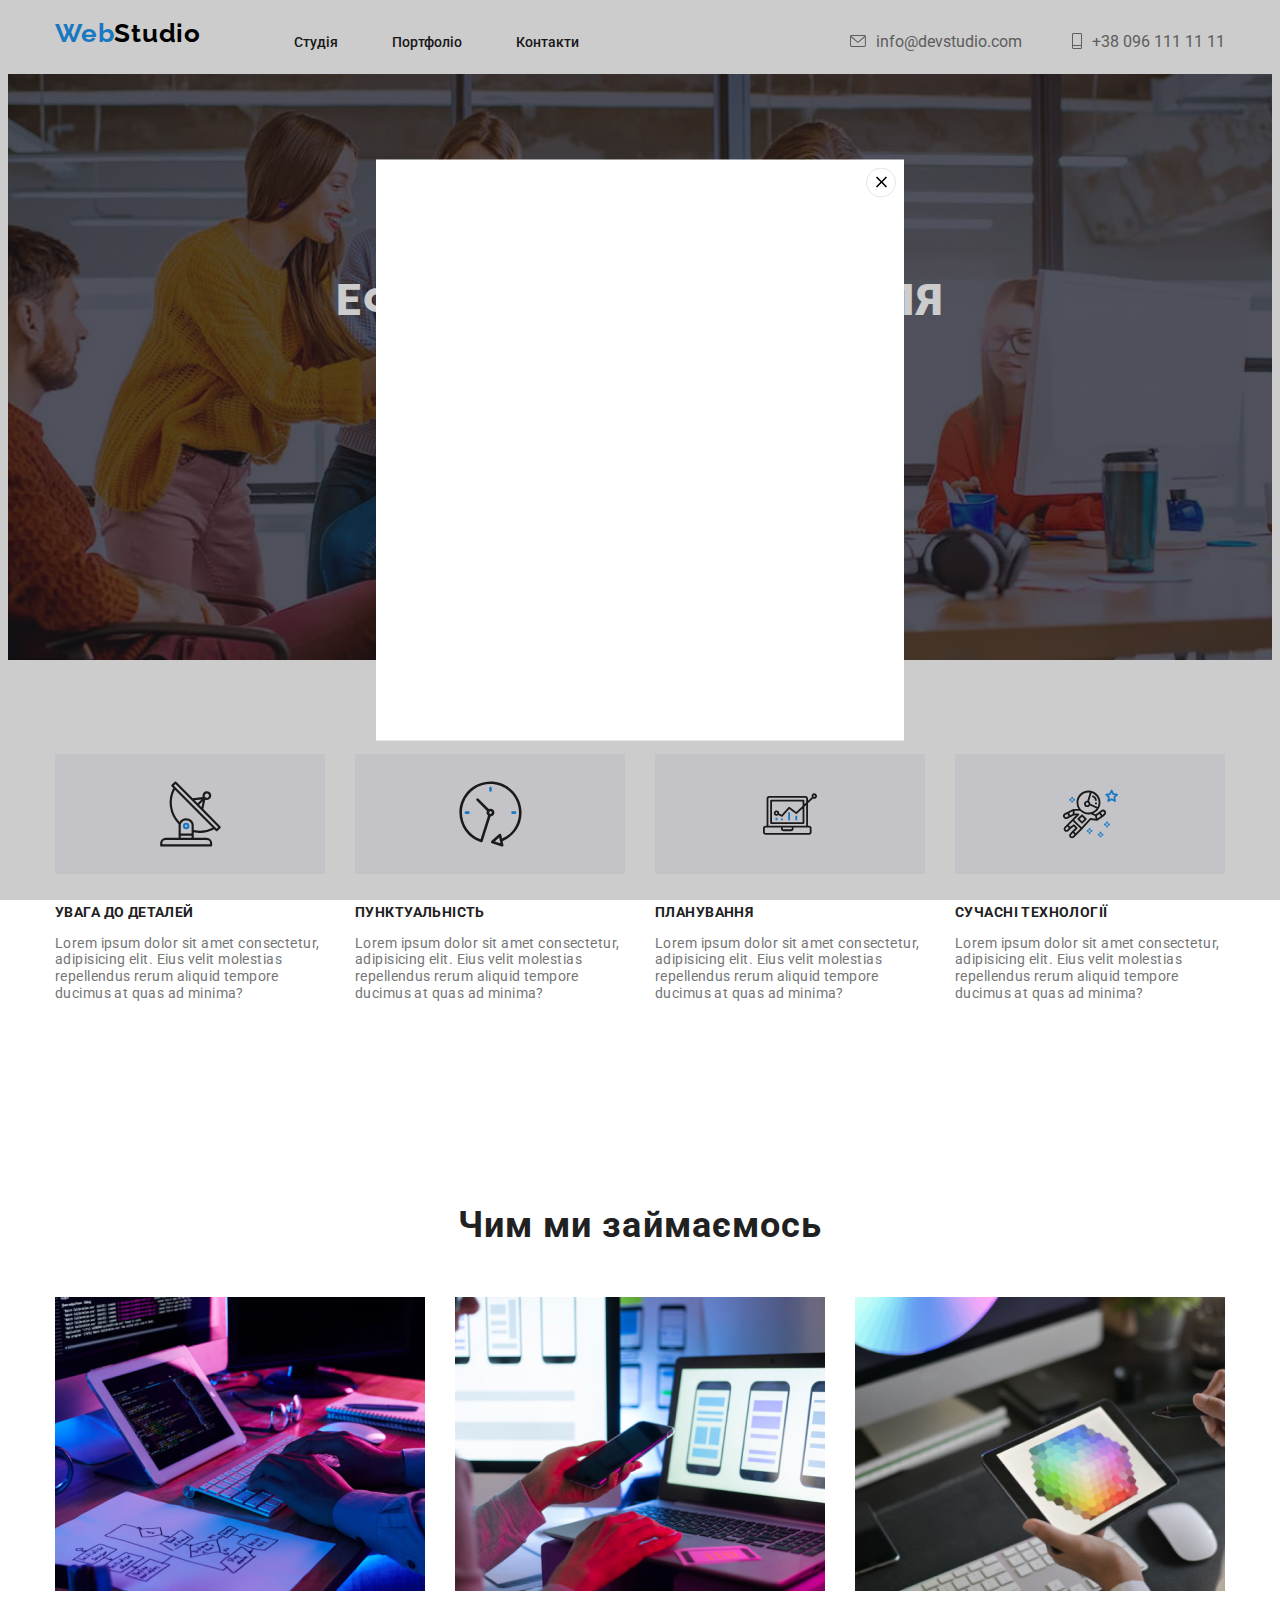
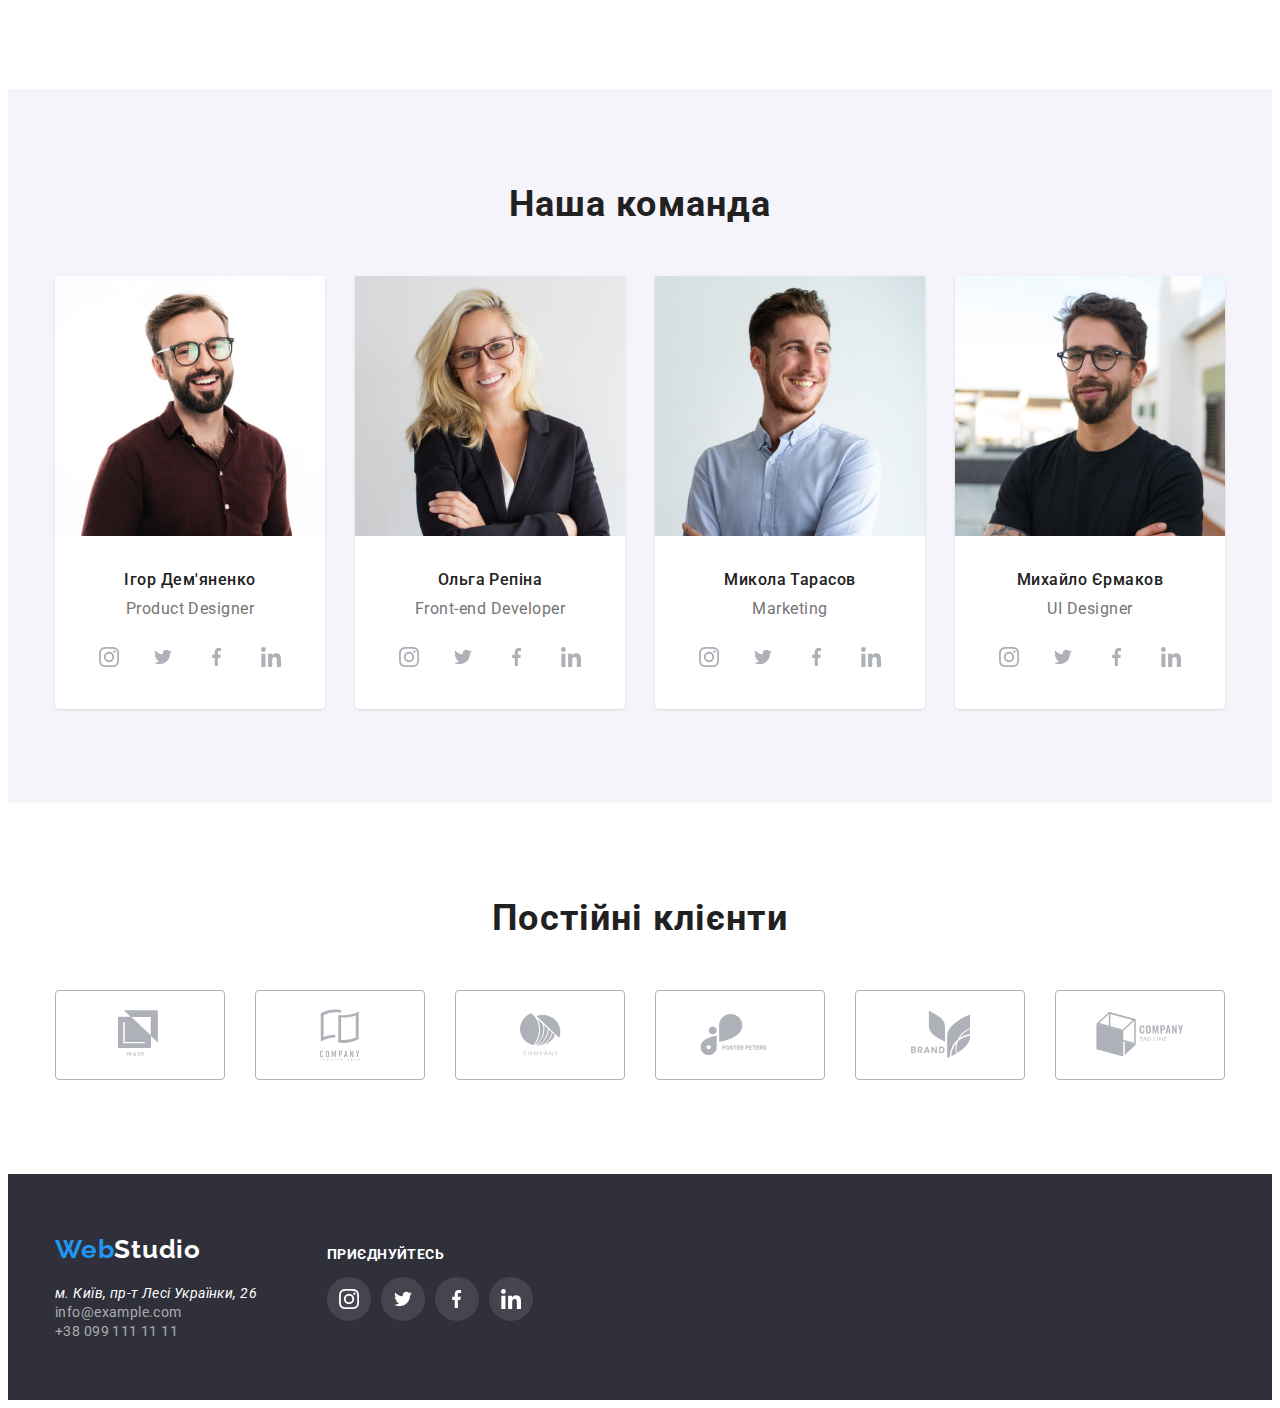
==== commit 409fa716: "add backdrop" ====
--- a/index.html
+++ b/index.html
@@ -44,13 +44,13 @@
         <!-- Секція герой -->
         <section class="hero-section">
             <h1 class="hero-title">ЕФЕКТИВНІ РІШЕННЯ ДЛЯ<br> ВАШОГО БІЗНЕСУ</h1>
-            <button type="button" class="button">Замовити послугу</button>
+            <button type="button" class="button" data-modal-open>Замовити послугу</button>
             <!-- Модальне вікно -->
-            <!-- <div class="backdrop">
+            <div class="backdrop" data-backdrop>
                 <div class="modal">
-                    <button type="button" class="modal-button"></button>
+                    <button type="button" class="modal-button" data-modal-close></button> 
                 </div>
-            </div> -->
+            </div>
         </section>
         <!-- Особливості -->
         <section class="section">
@@ -201,19 +201,19 @@
 
     <script>
         (() => {
-    const refs = {
-        openModalBtn: document.querySelector("[data-modal-open]"),
-        closeModalBtn: document.querySelector("[data-modal-close]"),
-        modal: document.querySelector("[data-modal]"),
-    };
-
-    refs.openModalBtn.addEventListener('click', toggleModal);
-    refs.closeModalBtn.addEventListener('click', toggleModal);
-
-    function toggleModal() {
-        refs.modal.classList.toggle('is-hidden');
-    }
-    })();
+        const refs = {
+            openModalBtn: document.querySelector("[data-modal-open]"),
+            closeModalBtn: document.querySelector("[data-modal-close]"),
+            backdrop: document.querySelector("[data-backdrop]"),
+        };
+
+        refs.openModalBtn.addEventListener('click', toggleModal);
+        refs.closeModalBtn.addEventListener('click', toggleModal);
+
+        function toggleModal() {
+            refs.backdrop.classList.toggle('is-hidden');
+        }
+        })();
     </script>
 </body>
 </html>--- a/style.css
+++ b/style.css
@@ -98,6 +98,7 @@
     width: 100%;
     height: 100%;
     background-color: rgba(0, 0, 0, 0.2);
+    /* pointer-events: none; */
 }
 
 .modal{
@@ -108,6 +109,11 @@
     height: 581px;
     background-color: var(--secondary-color);
     transform: translate(-50%, -50%);
+}
+
+.backdrop.is-hidden{
+    opacity: 0;
+    pointer-events: none;
 }
 
 .modal-button{
@@ -119,6 +125,7 @@
     right: 8px;
     border: none;
     background-color: var(--secondary-color);
+    cursor: pointer;
 }
 
 .nav-list{
@@ -241,6 +248,7 @@
     padding: 10px 25px;
     box-shadow: 0px 4px 4px rgb(0 0 0 / 15%);
     letter-spacing: 0.06em;
+    cursor: pointer;
 }
 
 body{
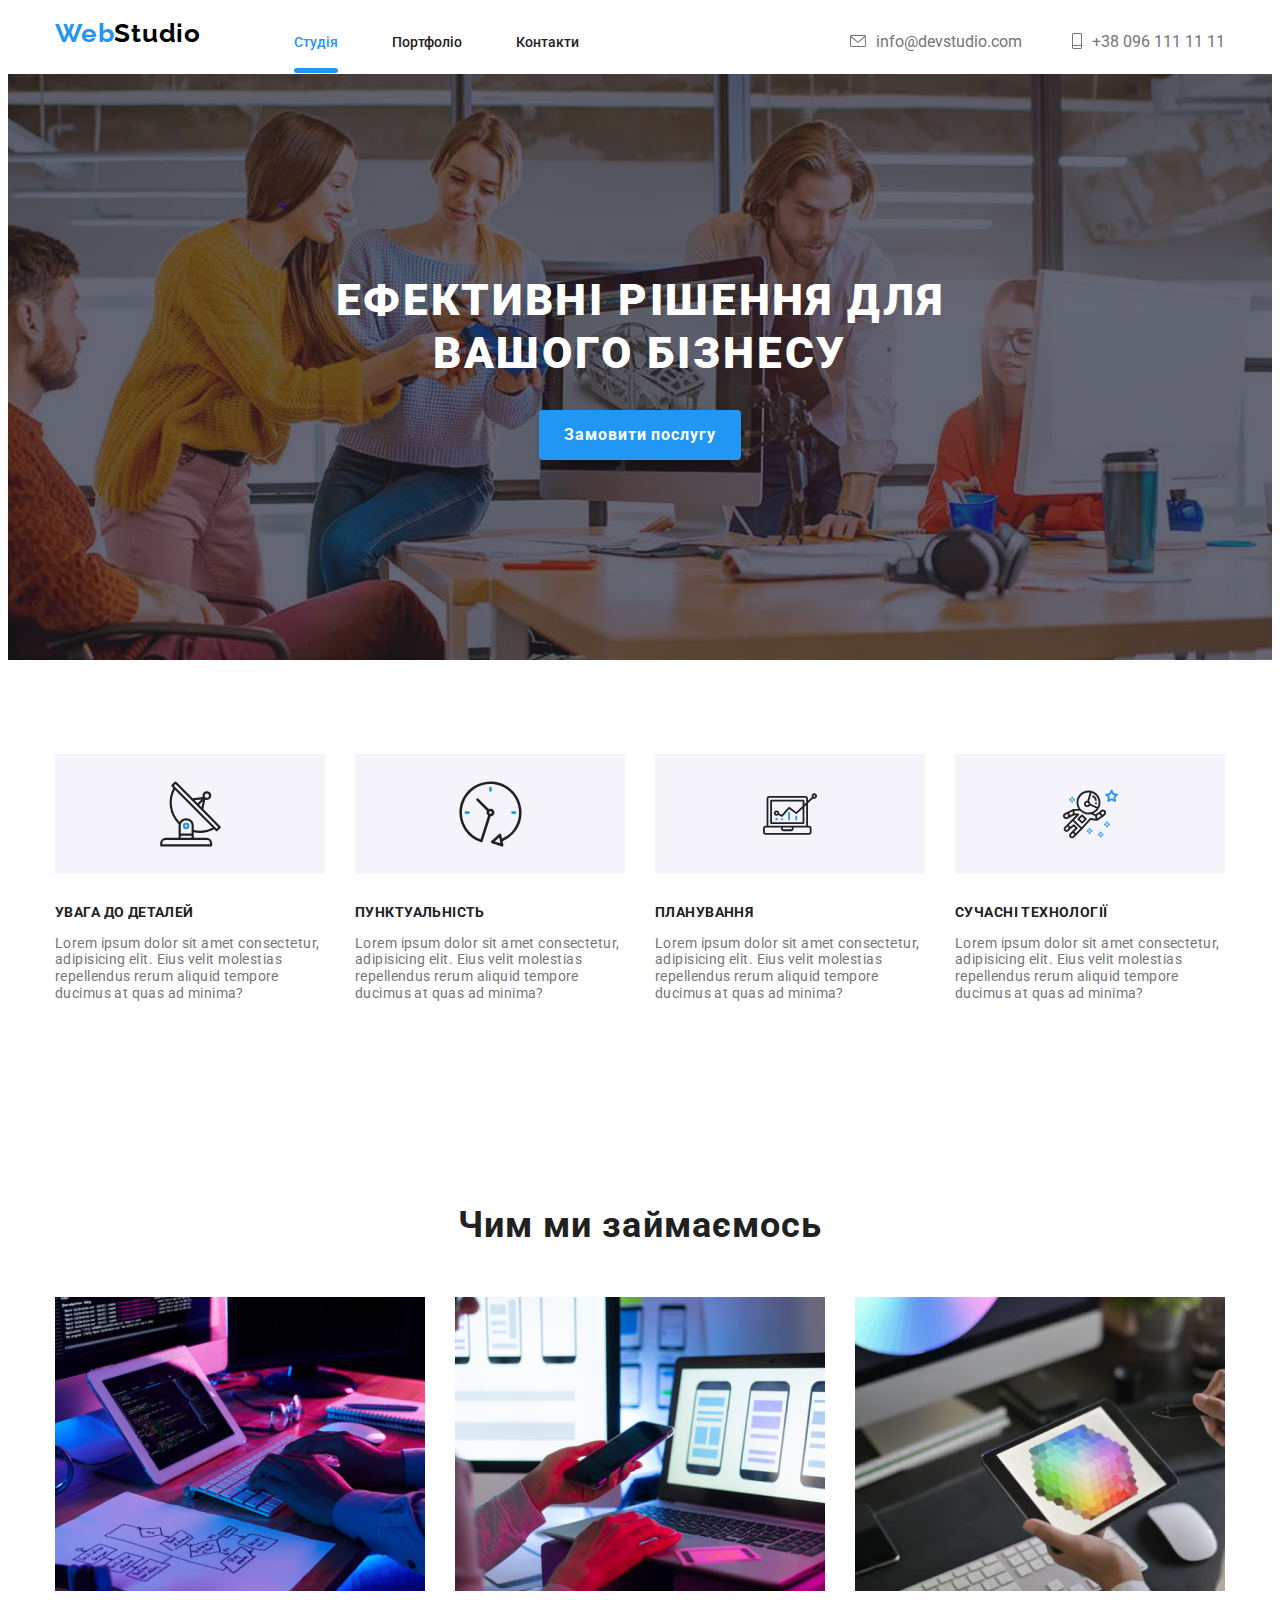
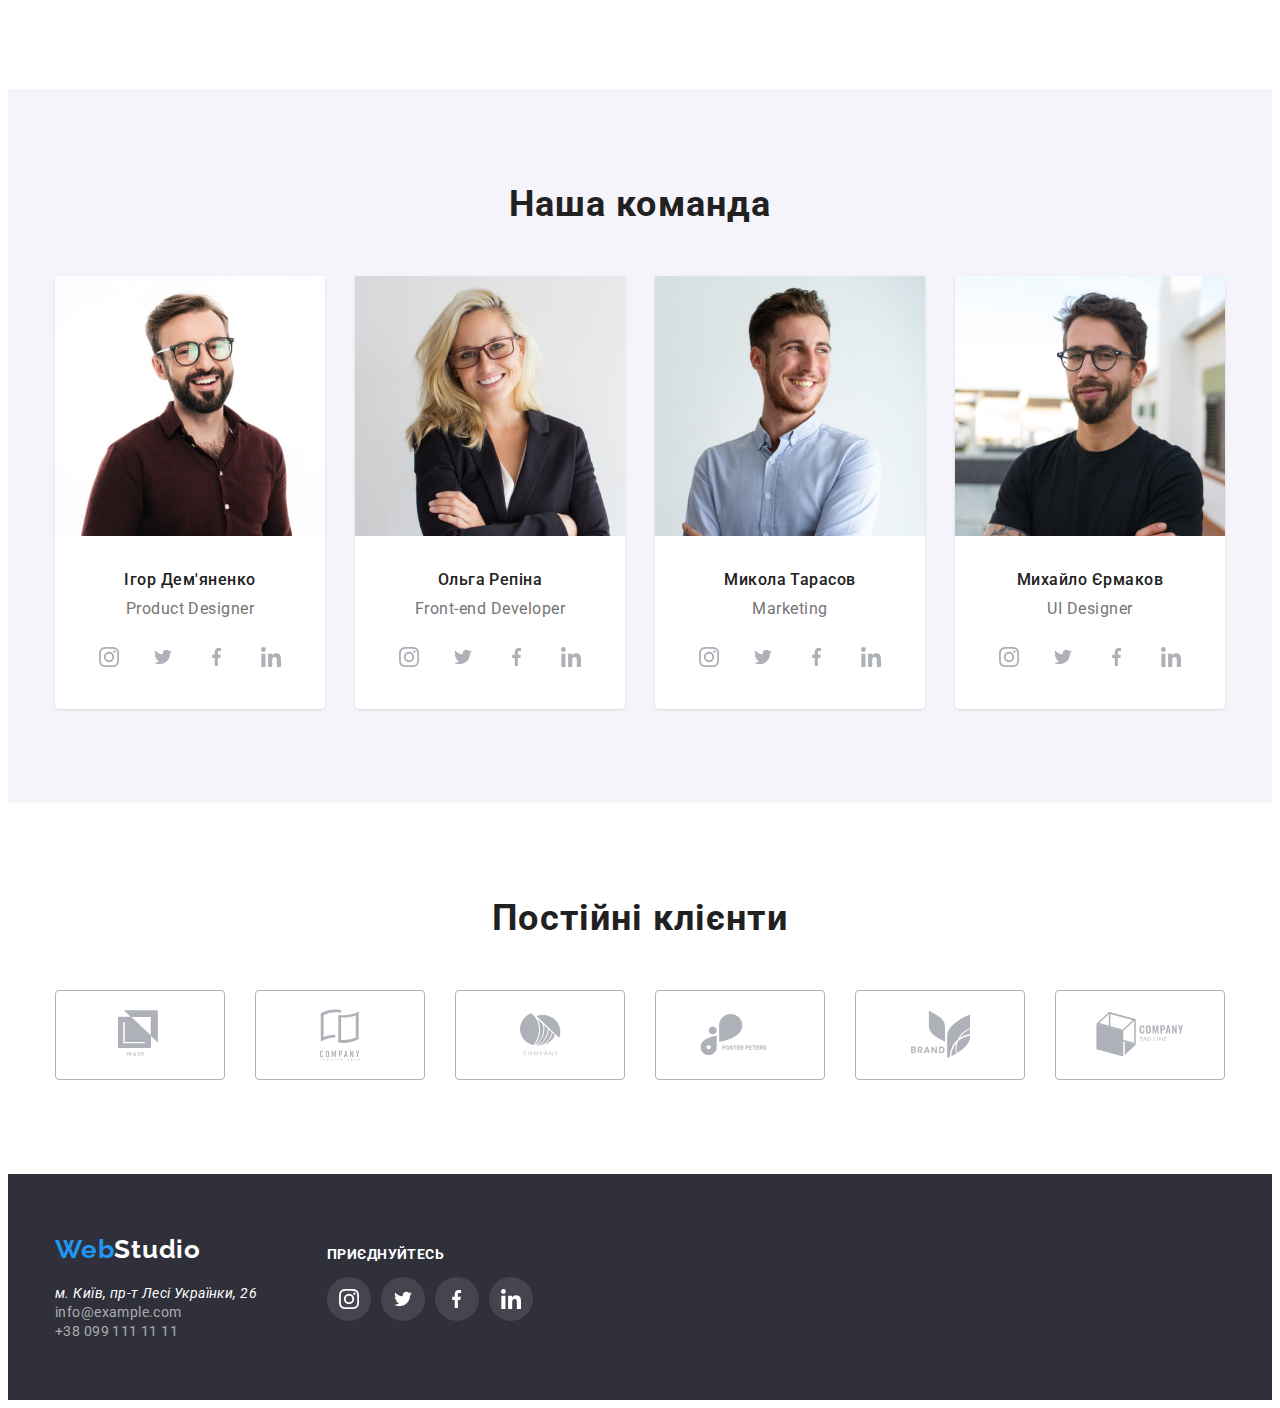
==== commit 93a53c90: "add animation" ====
--- a/index.html
+++ b/index.html
@@ -16,7 +16,7 @@
             <a href="./" class="logo"><span class="logo-span">Web</span>Studio</a>
             <nav class="navigation">
             <ul class="nav-list">
-                <li class="list-item"><a href="./" class="nav-link">Студія</a></li>
+                <li class="list-item"><a href="./" class="nav-link current">Студія</a></li>
                 <li class="list-item"><a href="./portfolio.html" rel="noopener noreferer" class="nav-link">Портфоліо</a></li>
                 <li class="list-item"><a href="" class="nav-link">Контакти</a></li>
             </ul>
@@ -46,7 +46,7 @@
             <h1 class="hero-title">ЕФЕКТИВНІ РІШЕННЯ ДЛЯ<br> ВАШОГО БІЗНЕСУ</h1>
             <button type="button" class="button" data-modal-open>Замовити послугу</button>
             <!-- Модальне вікно -->
-            <div class="backdrop" data-backdrop>
+            <div class="backdrop is-hidden" data-backdrop>
                 <div class="modal">
                     <button type="button" class="modal-button" data-modal-close></button> 
                 </div>
@@ -200,7 +200,6 @@
     </footer>
 
     <script>
-        (() => {
         const refs = {
             openModalBtn: document.querySelector("[data-modal-open]"),
             closeModalBtn: document.querySelector("[data-modal-close]"),
@@ -213,7 +212,6 @@
         function toggleModal() {
             refs.backdrop.classList.toggle('is-hidden');
         }
-        })();
     </script>
 </body>
 </html>--- a/style.css
+++ b/style.css
@@ -46,6 +46,9 @@
     font-weight: 500;
     font-size: 14px;
     line-height: 1.2;
+    position: relative;
+    padding-top: 23px;
+    padding-bottom: 23px;
     
 }
 
@@ -98,17 +101,26 @@
     width: 100%;
     height: 100%;
     background-color: rgba(0, 0, 0, 0.2);
-    /* pointer-events: none; */
+    opacity: 1;
+    transition: opacity 300ms cubic-bezier(0.4, 0, 0.2, 1);;
+}
+
+.backdrop.is-hidden .modal{
+    transform: translate(-50%, -50%) scale(0.7);
 }
 
 .modal{
     position: absolute;
     top: 50%;
     left: 50%;
+
     width: 528px;
     height: 581px;
+
     background-color: var(--secondary-color);
-    transform: translate(-50%, -50%);
+
+    transform: translate(-50%, -50%) scale(1);
+    transition: transform 300ms cubic-bezier(0.4, 0, 0.2, 1);
 }
 
 .backdrop.is-hidden{
@@ -134,6 +146,24 @@
     margin-left: 93px;
 }
 
+.nav-list .nav-link.current{
+    color: var(--accent-color);
+}
+
+.nav-list .nav-link.current::after{
+    position: absolute;
+    content: '';
+    bottom: 0;
+    left: 0;
+
+    height: 5px;
+    width: 100%;
+
+    background-color: var(--accent-color);
+
+    border-radius: 4px;
+}
+
 .head-title{
     color: var(--primary-color);
     font-family: Roboto, sans-serif;
@@ -394,7 +424,7 @@
 width: 100%;
 height: 0px;
 left: 0px;
-top: 70px;
+top: 66px;
 border: 0.5px solid #ECECEC;
 }
 
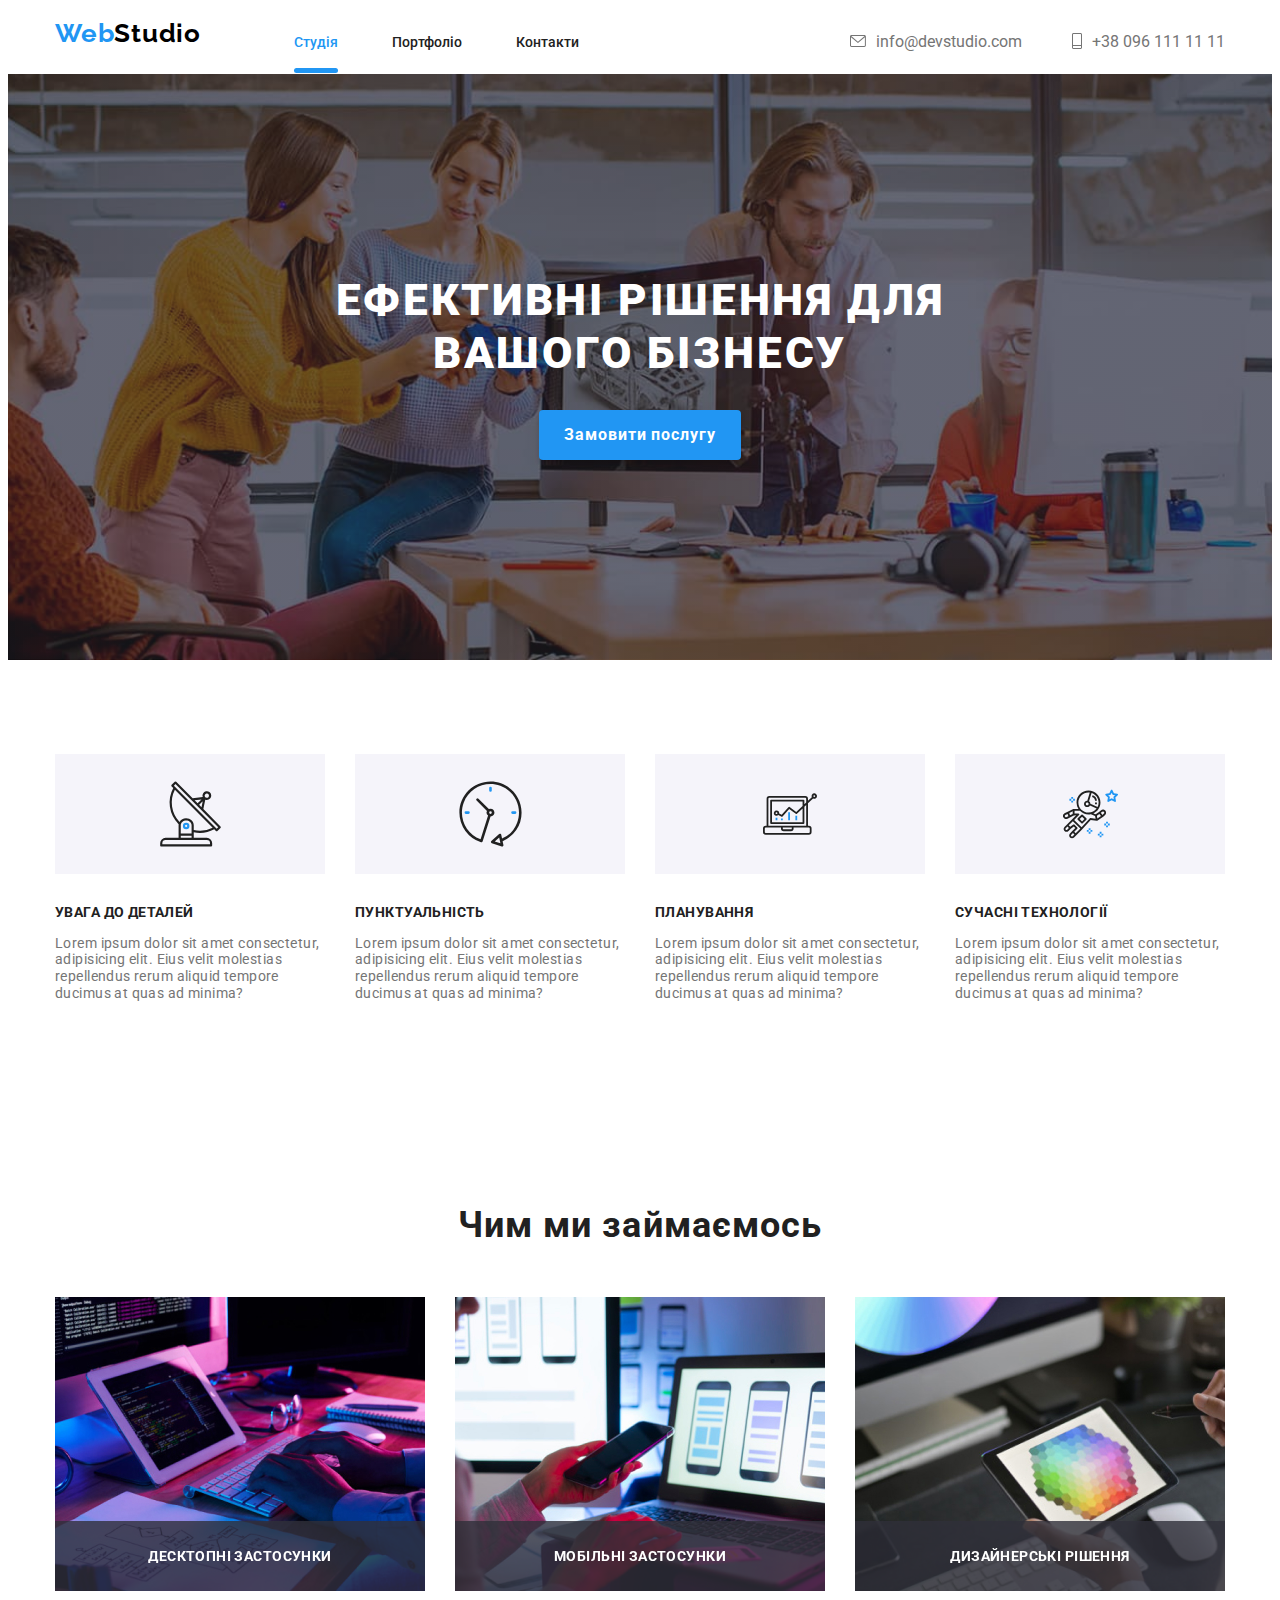
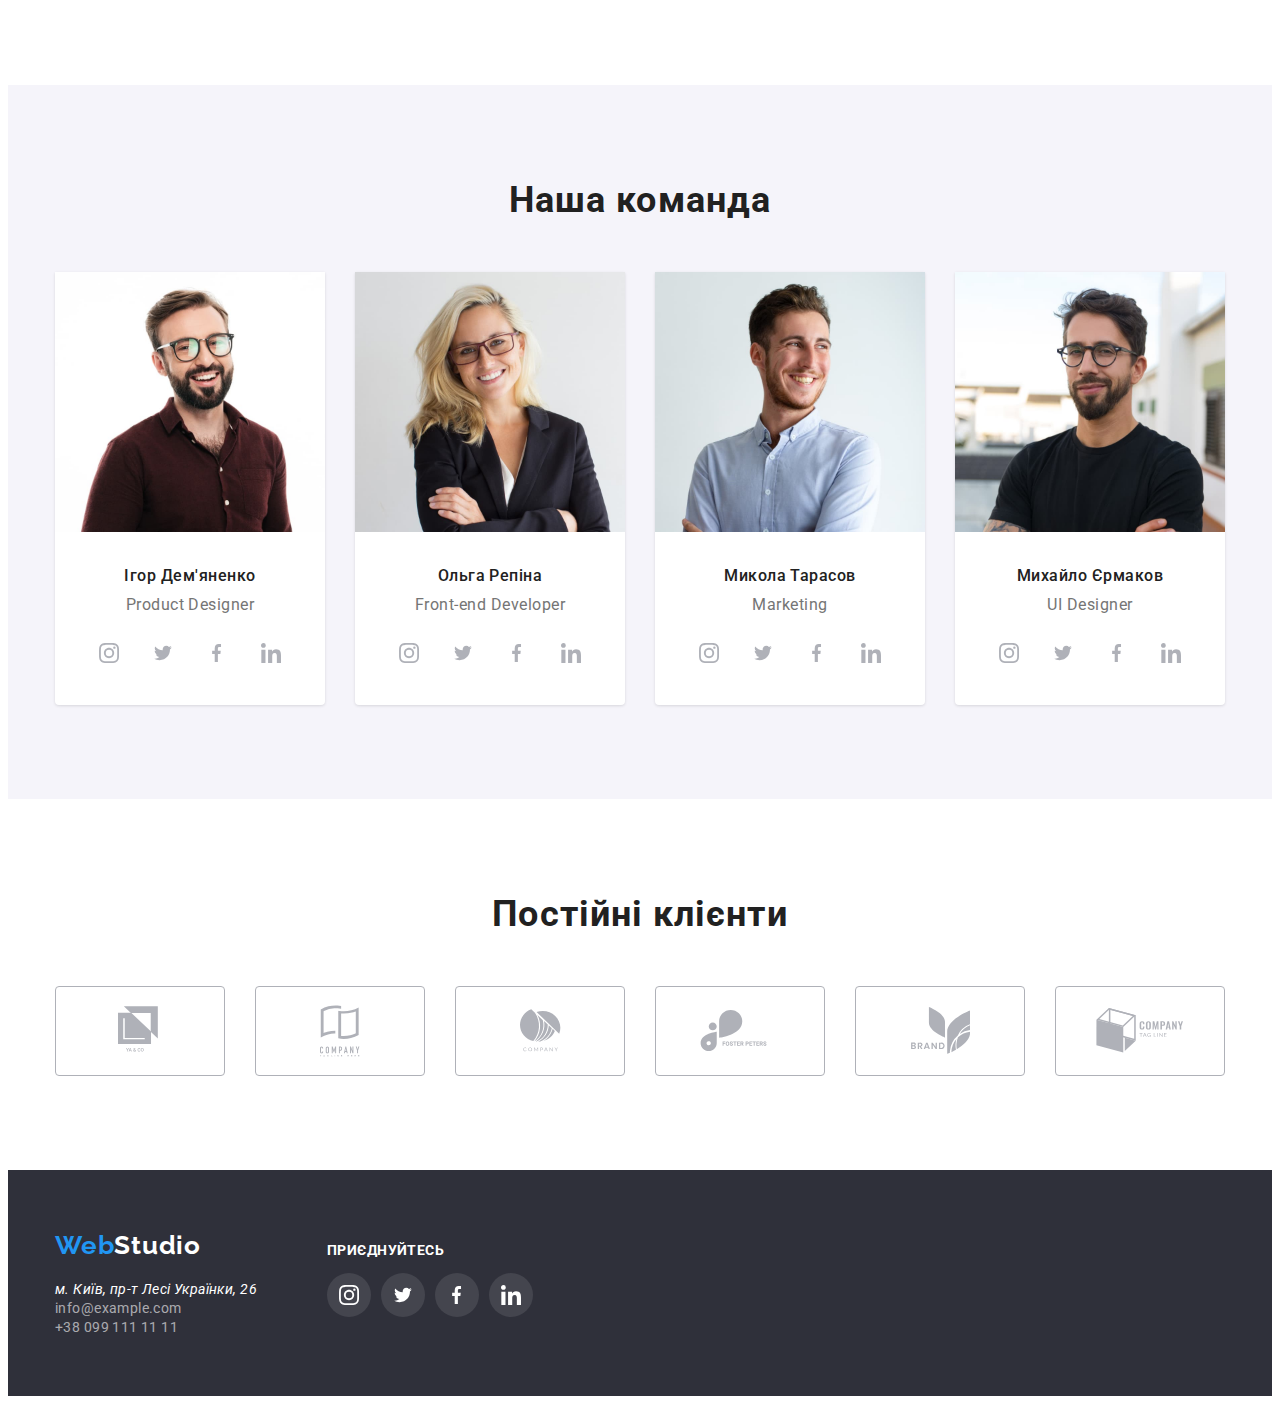
==== commit 965fc63a: "add image description" ====
--- a/index.html
+++ b/index.html
@@ -41,6 +41,7 @@
     </div>   
     </header>
     <main>
+        <div class="cube"></div>
         <!-- Секція герой -->
         <section class="hero-section">
             <h1 class="hero-title">ЕФЕКТИВНІ РІШЕННЯ ДЛЯ<br> ВАШОГО БІЗНЕСУ</h1>
@@ -101,9 +102,9 @@
             <div class="container">
                 <H2 class="h2-title">Чим ми займаємось</H2>
                 <ul class="images">
-                    <li class="image_li"><img src="img/img1.jpg" alt="image." class="image"></li>
-                    <li class="image_li"><img src="img/img2.jpg" alt="image." class="image"></li>
-                    <li class="image_li"><img src="img/img3.jpg" alt="image." class="image"></li>
+                    <li class="image_li"><div class="img-overlay"><p>ДЕСКТОПНІ ЗАСТОСУНКИ</p></div><img src="img/img1.jpg" alt="image." class="image"></li>
+                    <li class="image_li"><div class="img-overlay"><p>МОБІЛЬНІ ЗАСТОСУНКИ</p></div><img src="img/img2.jpg" alt="image." class="image"></li>
+                    <li class="image_li"><div class="img-overlay"><p>ДИЗАЙНЕРСЬКІ РІШЕННЯ</p></div><img src="img/img3.jpg" alt="image." class="image"></li>
                 </ul>
             </div>
         </section>
--- a/style.css
+++ b/style.css
@@ -370,7 +370,7 @@
 
 .images{
     display: flex;
-    justify-content: center;
+    justify-content: space-between;
 }
 
 
@@ -390,6 +390,12 @@
     width: 370px;
 }
 
+.image_li{
+    position: relative;
+    width: 370px;
+    height: 294px;
+}
+
 .image_li:not(:last-child){
     margin-right: 30px;
 }
@@ -649,4 +655,64 @@
 .link-thumb:hover .overlay,
 .link-thumb:focus .overlay{
     transform: translateY(0);
+}
+
+.img-overlay{
+    position: absolute;
+    left: 0;
+    bottom: 0;
+    width: 100%;
+    height: 70px;
+    background: rgba(47, 48, 58, 0.8);
+    padding-top: 27px;
+    padding-bottom: 27px;
+    text-align: center;
+}
+
+.img-overlay p{
+    color: var(--secondary-color);
+    font-family: Roboto, sans-serif;
+    font-weight: 700;
+    font-size: 14px;
+    line-height: 1.2;
+    letter-spacing: 0.03em;
+}
+
+.cube{
+    width: 100px;
+    height: 100px;
+    position: absolute;
+    animation: cube 5s infinite;
+}
+
+@keyframes cube{
+    0%{
+        left: 0;
+        top: 0;
+        background-color: green;
+    }
+
+    25%{
+        left: 0;
+        top: 400px;
+        background-color: yellow;
+    }
+
+    50%{
+        left: 90%;
+        top: 400px;
+        background-color: red;
+    }
+
+    75%{
+        left: 90%;
+        top: 0;
+        background-color: black;
+    }
+
+    100%{
+        left: 0;
+        top: 0;
+        background-color: blue;
+    }
 }